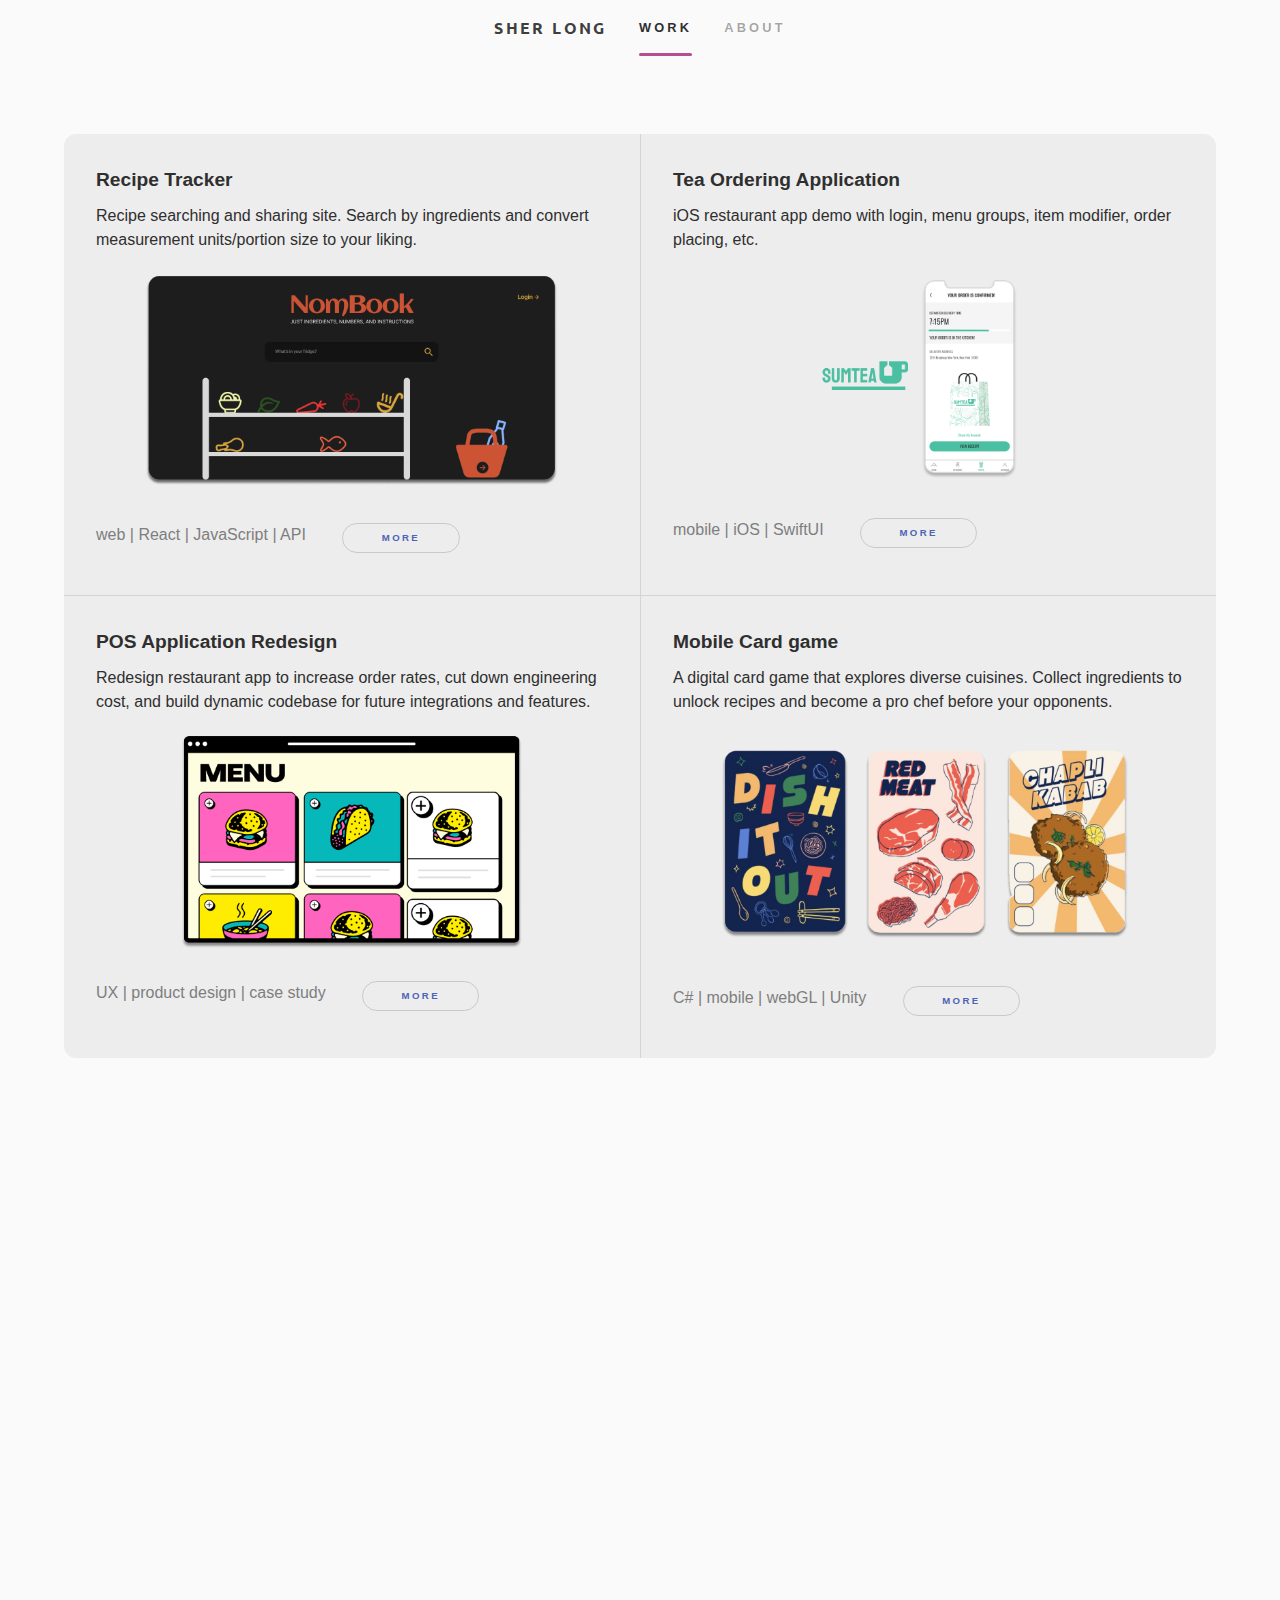
==== index.html @ fde60f5c "upload template" ====
<!DOCTYPE HTML>
<!--
	Hyperspace by HTML5 UP
	html5up.net | @ajlkn
	Free for personal and commercial use under the CCA 3.0 license (html5up.net/license)
-->
<html>
	<head>
		<title>SHER LONG | Developer & Designer</title>
		<meta charset="utf-8" />
		<meta name="viewport" content="width=device-width, initial-scale=1, user-scalable=no" />
		<link rel="icon" type="image/x-icon" href="images/favicon.png">
		<link rel="stylesheet" href="assets/css/main.css" />
		<noscript><link rel="stylesheet" href="assets/css/noscript.css" /></noscript>
		<link rel="stylesheet" href="https://fonts.googleapis.com/css?family=Ubuntu">
	</head>
	<body class="is-preload">

		<!-- Sidebar -->
			<section id="sidebar">
				<div class="inner">
					<nav>
						<ul>
							<li><h3>SHER LONG</h3></li>
							<li><a href="#two">Work</a></li>
							<li><a href="#three">About</a></li>
						</ul>
					</nav>
				</div>
			</section>

		<!-- Wrapper -->
			<div id="wrapper">
					<section id="two" class="wrapper style3 fade-up">
						<div class="inner">
							<h2></h2>
							<div class="features">
								<section>
									<h3>Recipe Tracker</h3>
									<p>Recipe searching and sharing site. Search by ingredients and convert measurement units/portion size to your liking.</p>
									<a href="#" class="image fit"><img src="images/nom.png" alt="" data-position="top center"/></a>
									<ul class="actions">
										<li><p style="color: #7e7e7e">web | React | JavaScript | API &emsp;</p></li>
										<li><a href="#" class="button">More</a></li>
									</ul>
								</section>
								<section>
									<!-- <span class="icon solid major fa-desktop"></span> -->
									<h3>Tea Ordering Application</h3>
									<p>iOS restaurant app demo with login, menu groups, item modifier, order placing, etc.</p>
									<a href="#" class="image fit"><img src="images/tea.png" alt="" data-position="top center"/></a>
									<ul class="actions">
										<li><p style="color: #7e7e7e">mobile | iOS | SwiftUI &emsp;</p></li>
										<li><a href="#" class="button">More</a></li>
									</ul>
								</section>
								<section>
									<h3>POS Application Redesign</h3>
									<p>Redesign restaurant app to increase order rates, cut down engineering cost, and build dynamic codebase for future integrations and features.</p>
									<a href="#" class="image fit"><img src="images/ux.png" alt="" data-position="top center"/></a>
									<ul class="actions">
										<li><p style="color: #7e7e7e">UX | product design | case study &emsp;</p></li>
										<li><a href="#" class="button">More</a></li>
									</ul>
								</section>
								<section>
									<h3>Mobile Card game</h3>
									<p>A digital card game that explores diverse cuisines. Collect ingredients to unlock recipes and become a pro chef before your opponents.</p>
									<a href="#" class="image fit"><img src="images/mochi.png" alt="" data-position="top center"/></a>
									<ul class="actions">
										<li><p style="color: #7e7e7e">C# | mobile | webGL | Unity &emsp;</p></li>
										<li><a href="#" class="button">More</a></li>
									</ul>
								</section>
							</div>
						</div>
					</section>

				<!-- Three -->
					<section id="three" class="wrapper style1 fade-up">
						<div class="inner">
							<p><b>Sheryl Long</b> is an iOS developer, web developer, and product designer.</p>
							<p>Coming from a design background, she is passionate about improving accessibility, brand identity, and dynamic in software development.
								She has been involved in a variety of projects during her undergraduate studies such as UX research, data analysis, apps, websites, and digital installations as 3D modeler or programmer.
								She plans on continuing her studies in graduate school then pursue a career in software.
							</p>
							<div class="split style1">
								<section>
								<div class="timeline">
									<h3>History</h3>
									<div class="outer">
										<div class="card">
											<div class="info">
												<p style="color: #7e7e7e">Aug 2022 - Expected May 2024</br>
												<b>Master Student @ Carnegie Mellon University</b></p>
											</div>
										</div>
										<div class="card">
											<div class="info">
												<p style="color: #7e7e7e">Summer 2022</br><b>SWE Intern @ Lunchbox</b></br>Worked on iOS codebase rewrite in SwiftUI</p>
											</div>
										</div>
										<div class="card">
											<div class="info">
												<p style="color: #7e7e7e">May 2022</br><b>B.S from The University of Texas at Austin</b></p>
											</div>
										</div>
										<div class="card">
											<div class="info">
												<p style="color: #7e7e7e">Spring 2022</br><b>Web Dev Intern @ UMKC</b></br>Created macros and templates for school official sites</p>
											</div>
										</div>
										<div class="card">
											<div class="info">
												<p style="color: #7e7e7e">Jan 2021 - Jan 2022</br><b>Illustrator @ The Daily Texan</b></p>
											</div>
										</div>
										<div class="card">
											<div class="info">
												<p style="color: #7e7e7e">Jan 2020 - May 2022</br><b>Tech Assistant @ LAITS</b></p>
											</div>
										</div>
										<div class="card">
											<div class="info">
												<p style="color: #7e7e7e">Sept 2018 - May 2019</br><b>Data Entry Specialist @ AVEY</b></p>
											</div>
										</div>
										<div class="card">
											<div class="info">
												<p style="color: #7e7e7e">July 2000</br><b>Hello World</b></p>
											</div>
										</div>
									</div>
									</div>
								</section>
								<section>
								</br><ul class="contact">
										<li>
											<h3>Skills</h3>
											<span style="color: #7e7e7e">Swift, Python, JS, C#</br>Figma, Unity, UE</span>
										</li>
										<li>
											<h3>Email</h3>
											<a href="mailto:csheryllong@gmail.com" style="color: #7e7e7e">csheryllong@gmail.com</a>
										</li>
										<li>
											<h3>Social</h3>
											<ul class="icons" style="color: #7e7e7e">
												<!-- <li><a href="#" class="icon brands fa-twitter"><span class="label">Twitter</span></a></li>
												<li><a href="#" class="icon brands fa-facebook-f"><span class="label">Facebook</span></a></li> -->
												<!-- <li><a href="#" class="icon brands fa-instagram"><span class="label">Instagram</span></a></li> -->
												<li><a href="https://www.linkedin.com/in/sherclong/" target="_blank" rel="noopener noreferrer" class="icon brands fa-linkedin-in"><span class="label">LinkedIn</span></a></li>
												<li><a href="https://github.com/sherclong" target="_blank" rel="noopener noreferrer" class="icon brands fa-github"><span class="label">GitHub</span></a></li>
											</ul>
										</li>
									</ul>
								</section>
							</div>
						</div>
					</section>

			</div>

		<!-- Footer -->
			<footer id="footer" class="wrapper style1-alt">
				<div class="inner">
					<ul class="menu">
						<li>&copy; sherclong. </li><li>Design Reference: HTML5 UP</li>
					</ul>
				</div>
			</footer>

		<!-- Scripts -->
			<script src="assets/js/jquery.min.js"></script>
			<script src="assets/js/jquery.scrollex.min.js"></script>
			<script src="assets/js/jquery.scrolly.min.js"></script>
			<script src="assets/js/browser.min.js"></script>
			<script src="assets/js/breakpoints.min.js"></script>
			<script src="assets/js/util.js"></script>
			<script src="assets/js/main.js"></script>

	</body>
</html>
---- assets/css/main.css ----
@import url(fontawesome-all.min.css);

html, body, div, span, applet, object,
iframe, h1, h2, h3, h4, h5, h6, p, blockquote,
pre, a, abbr, acronym, address, big, cite,
code, del, dfn, em, img, ins, kbd, q, s, samp,
small, strike, strong, sub, sup, tt, var, b,
u, i, center, dl, dt, dd, ol, ul, li, fieldset,
form, label, legend, table, caption, tbody,
tfoot, thead, tr, th, td, article, aside,
canvas, details, embed, figure, figcaption,
footer, header, hgroup, menu, nav, output, ruby,
section, summary, time, mark, audio, video {
	margin: 0;
	padding: 0;
	border: 0;
	font-size: 100%;
	font: inherit;
	vertical-align: baseline;}

article, aside, details, figcaption, figure,
footer, header, hgroup, menu, nav, section {
	display: block;}

body {
	line-height: 1;
}

ol, ul {
	list-style: none;
}

blockquote, q {
	quotes: none;
}

	blockquote:before, blockquote:after, q:before, q:after {
		content: '';
		content: none;
	}

table {
	border-collapse: collapse;
	border-spacing: 0;
}

body {
	-webkit-text-size-adjust: none;
}

mark {
	background-color: transparent;
	color: inherit;
}

input::-moz-focus-inner {
	border: 0;
	padding: 0;
}

input, select, textarea {
	-moz-appearance: none;
	-webkit-appearance: none;
	-ms-appearance: none;
	appearance: none;
}

/* Basic */

	@-ms-viewport {
		width: device-width;
	}

	body {
		-ms-overflow-style: scrollbar;
	}

	@media screen and (max-width: 480px) {

		html, body {
			min-width: 320px;
		}

	}

	html {
		box-sizing: border-box;
	}

	*, *:before, *:after {
		box-sizing: inherit;
	}

	body {
		background: #FAFAFA;
	}

		body.is-preload *, body.is-preload *:before, body.is-preload *:after {
			-moz-animation: none !important;
			-webkit-animation: none !important;
			-ms-animation: none !important;
			animation: none !important;
			-moz-transition: none !important;
			-webkit-transition: none !important;
			-ms-transition: none !important;
			transition: none !important;
		}

/* Type */

	body, input, select, textarea {
		color: #2F2F2F;
		font-family: Arial, Helvetica, sans-serif;
		font-size: 16.5pt;
		font-weight: normal;
		line-height: 1.5;
	}

		@media screen and (max-width: 1680px) {

			body, input, select, textarea {
				font-size: 13pt;
			}

		}

		@media screen and (max-width: 1280px) {

			body, input, select, textarea {
				font-size: 12pt;
			}

		}

		@media screen and (max-width: 360px) {

			body, input, select, textarea {
				font-size: 11pt;
			}

		}

	a {
		-moz-transition: color 0.2s ease, border-bottom-color 0.2s ease;
		-webkit-transition: color 0.2s ease, border-bottom-color 0.2s ease;
		-ms-transition: color 0.2s ease, border-bottom-color 0.2s ease;
		transition: color 0.2s ease, border-bottom-color 0.2s ease;
		border-bottom: dotted 1px rgba(0, 0, 0, 0.35);
		color: inherit;
		text-decoration: none;
	}

		a:hover {
			border-bottom-color: transparent;
			color: rgba(78, 99, 183, 0.75);
		}

	strong, b {
		color: #2F2F2F;
		font-weight: bold;
	}

	em, i {
		font-style: italic;
	}

	p {
		margin: 0 0 1em 0;
	}

	h1, h2, h3, h4, h5, h6 {
		color: #2F2F2F;
		font-weight: bold;
		line-height: 1.5;
		margin: 0 0 0.5em 0;
	}

		h1 a, h2 a, h3 a, h4 a, h5 a, h6 a {
			color: inherit;
			text-decoration: none;
		}

	h1 {
		font-size: 2.75em;
	}

		h1.major {
			margin: 0 0 1.3em 0;
			position: relative;
			padding-bottom: 0.35em;
		}

			h1.major:after {
				background-image: -moz-linear-gradient(to right, #5e42a6, #b74e91);
				background-image: -webkit-linear-gradient(to right, #5e42a6, #b74e91);
				background-image: -ms-linear-gradient(to right, #5e42a6, #b74e91);
				background-image: linear-gradient(to right, #5e42a6, #b74e91);
				-moz-transition: max-width 0.2s ease;
				-webkit-transition: max-width 0.2s ease;
				-ms-transition: max-width 0.2s ease;
				transition: max-width 0.2s ease;
				border-radius: 0.2em;
				bottom: 0;
				content: '';
				height: 0.05em;
				position: absolute;
				right: 0;
				width: 100%;
			}

	h2 {
		font-size: 1.75em;
	}

	h3 {
		font-size: 1.2em;
	}

	h4 {
		font-size: 1em;
	}

	h5 {
		font-size: 0.8em;
	}

	h6 {
		font-size: 0.6em;
	}

	@media screen and (max-width: 736px) {

		h1 {
			font-size: 2em;
		}

		h2 {
			font-size: 1.25em;
		}

		h3 {
			font-size: 1em;
		}

		h4 {
			font-size: 0.8em;
		}

		h5 {
			font-size: 0.6em;
		}

		h6 {
			font-size: 0.6em;
		}

	}

	sub {
		font-size: 0.8em;
		position: relative;
		top: 0.5em;
	}

	sup {
		font-size: 0.8em;
		position: relative;
		top: -0.5em;
	}

	blockquote {
		border-left: solid 4px rgba(0, 0, 0, 0.15);
		font-style: italic;
		margin: 0 0 2em 0;
		padding: 0.5em 0 0.5em 2em;
	}

	code {
		background: rgba(0, 0, 0, 0.05);
		border-radius: 0.25em;
		border: solid 1px rgba(0, 0, 0, 0.15);
		font-family: "Courier New", monospace;
		font-size: 0.9em;
		margin: 0 0.25em;
		padding: 0.25em 0.65em;
	}

	pre {
		-webkit-overflow-scrolling: touch;
		font-family: "Courier New", monospace;
		font-size: 0.9em;
		margin: 0 0 2em 0;
	}

		pre code {
			display: block;
			line-height: 1.75em;
			padding: 1em 1.5em;
			overflow-x: auto;
		}

	hr {
		border: 0;
		border-bottom: solid 1px rgba(0, 0, 0, 0.15);
		margin: 2em 0;
	}

		hr.major {
			margin: 3em 0;
		}

	.align-left {
		text-align: left;
	}

	.align-center {
		text-align: center;
	}

	.align-right {
		text-align: right;
	}

/* Row */

	.row {
		display: flex;
		flex-wrap: wrap;
		box-sizing: border-box;
		align-items: stretch;
	}

		.row > * {
			box-sizing: border-box;
		}

		.row.gtr-uniform > * > :last-child {
			margin-bottom: 0;
		}

		.row.aln-left {
			justify-content: flex-start;
		}

		.row.aln-center {
			justify-content: center;
		}

		.row.aln-right {
			justify-content: flex-end;
		}

		.row.aln-top {
			align-items: flex-start;
		}

		.row.aln-middle {
			align-items: center;
		}

		.row.aln-bottom {
			align-items: flex-end;
		}

		.row > .imp {
			order: -1;
		}

		.row > .col-1 {
			width: 8.33333%;
		}

		.row > .off-1 {
			margin-left: 8.33333%;
		}

		.row > .col-2 {
			width: 16.66667%;
		}

		.row > .off-2 {
			margin-left: 16.66667%;
		}

		.row > .col-3 {
			width: 25%;
		}

		.row > .off-3 {
			margin-left: 25%;
		}

		.row > .col-4 {
			width: 33.33333%;
		}

		.row > .off-4 {
			margin-left: 33.33333%;
		}

		.row > .col-5 {
			width: 41.66667%;
		}

		.row > .off-5 {
			margin-left: 41.66667%;
		}

		.row > .col-6 {
			width: 50%;
		}

		.row > .off-6 {
			margin-left: 50%;
		}

		.row > .col-7 {
			width: 58.33333%;
		}

		.row > .off-7 {
			margin-left: 58.33333%;
		}

		.row > .col-8 {
			width: 66.66667%;
		}

		.row > .off-8 {
			margin-left: 66.66667%;
		}

		.row > .col-9 {
			width: 75%;
		}

		.row > .off-9 {
			margin-left: 75%;
		}

		.row > .col-10 {
			width: 83.33333%;
		}

		.row > .off-10 {
			margin-left: 83.33333%;
		}

		.row > .col-11 {
			width: 91.66667%;
		}

		.row > .off-11 {
			margin-left: 91.66667%;
		}

		.row > .col-12 {
			width: 100%;
		}

		.row > .off-12 {
			margin-left: 100%;
		}

		.row.gtr-0 {
			margin-top: 0;
			margin-left: 0em;
		}

			.row.gtr-0 > * {
				padding: 0 0 0 0em;
			}

			.row.gtr-0.gtr-uniform {
				margin-top: 0em;
			}

				.row.gtr-0.gtr-uniform > * {
					padding-top: 0em;
				}

		.row.gtr-25 {
			margin-top: 0;
			margin-left: -0.375em;
		}

			.row.gtr-25 > * {
				padding: 0 0 0 0.375em;
			}

			.row.gtr-25.gtr-uniform {
				margin-top: -0.375em;
			}

				.row.gtr-25.gtr-uniform > * {
					padding-top: 0.375em;
				}

		.row.gtr-50 {
			margin-top: 0;
			margin-left: -0.75em;
		}

			.row.gtr-50 > * {
				padding: 0 0 0 0.75em;
			}

			.row.gtr-50.gtr-uniform {
				margin-top: -0.75em;
			}

				.row.gtr-50.gtr-uniform > * {
					padding-top: 0.75em;
				}

		.row {
			margin-top: 0;
			margin-left: -1.5em;
		}

			.row > * {
				padding: 0 0 0 1.5em;
			}

			.row.gtr-uniform {
				margin-top: -1.5em;
			}

				.row.gtr-uniform > * {
					padding-top: 1.5em;
				}

		.row.gtr-150 {
			margin-top: 0;
			margin-left: -2.25em;
		}

			.row.gtr-150 > * {
				padding: 0 0 0 2.25em;
			}

			.row.gtr-150.gtr-uniform {
				margin-top: -2.25em;
			}

				.row.gtr-150.gtr-uniform > * {
					padding-top: 2.25em;
				}

		.row.gtr-200 {
			margin-top: 0;
			margin-left: -3em;
		}

			.row.gtr-200 > * {
				padding: 0 0 0 3em;
			}

			.row.gtr-200.gtr-uniform {
				margin-top: -3em;
			}

				.row.gtr-200.gtr-uniform > * {
					padding-top: 3em;
				}

		@media screen and (max-width: 1680px) {

			.row {
				display: flex;
				flex-wrap: wrap;
				box-sizing: border-box;
				align-items: stretch;
			}

				.row > * {
					box-sizing: border-box;
				}

				.row.gtr-uniform > * > :last-child {
					margin-bottom: 0;
				}

				.row.aln-left {
					justify-content: flex-start;
				}

				.row.aln-center {
					justify-content: center;
				}

				.row.aln-right {
					justify-content: flex-end;
				}

				.row.aln-top {
					align-items: flex-start;
				}

				.row.aln-middle {
					align-items: center;
				}

				.row.aln-bottom {
					align-items: flex-end;
				}

				.row > .imp-xlarge {
					order: -1;
				}

				.row > .col-1-xlarge {
					width: 8.33333%;
				}

				.row > .off-1-xlarge {
					margin-left: 8.33333%;
				}

				.row > .col-2-xlarge {
					width: 16.66667%;
				}

				.row > .off-2-xlarge {
					margin-left: 16.66667%;
				}

				.row > .col-3-xlarge {
					width: 25%;
				}

				.row > .off-3-xlarge {
					margin-left: 25%;
				}

				.row > .col-4-xlarge {
					width: 33.33333%;
				}

				.row > .off-4-xlarge {
					margin-left: 33.33333%;
				}

				.row > .col-5-xlarge {
					width: 41.66667%;
				}

				.row > .off-5-xlarge {
					margin-left: 41.66667%;
				}

				.row > .col-6-xlarge {
					width: 50%;
				}

				.row > .off-6-xlarge {
					margin-left: 50%;
				}

				.row > .col-7-xlarge {
					width: 58.33333%;
				}

				.row > .off-7-xlarge {
					margin-left: 58.33333%;
				}

				.row > .col-8-xlarge {
					width: 66.66667%;
				}

				.row > .off-8-xlarge {
					margin-left: 66.66667%;
				}

				.row > .col-9-xlarge {
					width: 75%;
				}

				.row > .off-9-xlarge {
					margin-left: 75%;
				}

				.row > .col-10-xlarge {
					width: 83.33333%;
				}

				.row > .off-10-xlarge {
					margin-left: 83.33333%;
				}

				.row > .col-11-xlarge {
					width: 91.66667%;
				}

				.row > .off-11-xlarge {
					margin-left: 91.66667%;
				}

				.row > .col-12-xlarge {
					width: 100%;
				}

				.row > .off-12-xlarge {
					margin-left: 100%;
				}

				.row.gtr-0 {
					margin-top: 0;
					margin-left: 0em;
				}

					.row.gtr-0 > * {
						padding: 0 0 0 0em;
					}

					.row.gtr-0.gtr-uniform {
						margin-top: 0em;
					}

						.row.gtr-0.gtr-uniform > * {
							padding-top: 0em;
						}

				.row.gtr-25 {
					margin-top: 0;
					margin-left: -0.375em;
				}

					.row.gtr-25 > * {
						padding: 0 0 0 0.375em;
					}

					.row.gtr-25.gtr-uniform {
						margin-top: -0.375em;
					}

						.row.gtr-25.gtr-uniform > * {
							padding-top: 0.375em;
						}

				.row.gtr-50 {
					margin-top: 0;
					margin-left: -0.75em;
				}

					.row.gtr-50 > * {
						padding: 0 0 0 0.75em;
					}

					.row.gtr-50.gtr-uniform {
						margin-top: -0.75em;
					}

						.row.gtr-50.gtr-uniform > * {
							padding-top: 0.75em;
						}

				.row {
					margin-top: 0;
					margin-left: -1.5em;
				}

					.row > * {
						padding: 0 0 0 1.5em;
					}

					.row.gtr-uniform {
						margin-top: -1.5em;
					}

						.row.gtr-uniform > * {
							padding-top: 1.5em;
						}

				.row.gtr-150 {
					margin-top: 0;
					margin-left: -2.25em;
				}

					.row.gtr-150 > * {
						padding: 0 0 0 2.25em;
					}

					.row.gtr-150.gtr-uniform {
						margin-top: -2.25em;
					}

						.row.gtr-150.gtr-uniform > * {
							padding-top: 2.25em;
						}

				.row.gtr-200 {
					margin-top: 0;
					margin-left: -3em;
				}

					.row.gtr-200 > * {
						padding: 0 0 0 3em;
					}

					.row.gtr-200.gtr-uniform {
						margin-top: -3em;
					}

						.row.gtr-200.gtr-uniform > * {
							padding-top: 3em;
						}

		}

		@media screen and (max-width: 1280px) {

			.row {
				display: flex;
				flex-wrap: wrap;
				box-sizing: border-box;
				align-items: stretch;
			}

				.row > * {
					box-sizing: border-box;
				}

				.row.gtr-uniform > * > :last-child {
					margin-bottom: 0;
				}

				.row.aln-left {
					justify-content: flex-start;
				}

				.row.aln-center {
					justify-content: center;
				}

				.row.aln-right {
					justify-content: flex-end;
				}

				.row.aln-top {
					align-items: flex-start;
				}

				.row.aln-middle {
					align-items: center;
				}

				.row.aln-bottom {
					align-items: flex-end;
				}

				.row > .imp-large {
					order: -1;
				}

				.row > .col-1-large {
					width: 8.33333%;
				}

				.row > .off-1-large {
					margin-left: 8.33333%;
				}

				.row > .col-2-large {
					width: 16.66667%;
				}

				.row > .off-2-large {
					margin-left: 16.66667%;
				}

				.row > .col-3-large {
					width: 25%;
				}

				.row > .off-3-large {
					margin-left: 25%;
				}

				.row > .col-4-large {
					width: 33.33333%;
				}

				.row > .off-4-large {
					margin-left: 33.33333%;
				}

				.row > .col-5-large {
					width: 41.66667%;
				}

				.row > .off-5-large {
					margin-left: 41.66667%;
				}

				.row > .col-6-large {
					width: 50%;
				}

				.row > .off-6-large {
					margin-left: 50%;
				}

				.row > .col-7-large {
					width: 58.33333%;
				}

				.row > .off-7-large {
					margin-left: 58.33333%;
				}

				.row > .col-8-large {
					width: 66.66667%;
				}

				.row > .off-8-large {
					margin-left: 66.66667%;
				}

				.row > .col-9-large {
					width: 75%;
				}

				.row > .off-9-large {
					margin-left: 75%;
				}

				.row > .col-10-large {
					width: 83.33333%;
				}

				.row > .off-10-large {
					margin-left: 83.33333%;
				}

				.row > .col-11-large {
					width: 91.66667%;
				}

				.row > .off-11-large {
					margin-left: 91.66667%;
				}

				.row > .col-12-large {
					width: 100%;
				}

				.row > .off-12-large {
					margin-left: 100%;
				}

				.row.gtr-0 {
					margin-top: 0;
					margin-left: 0em;
				}

					.row.gtr-0 > * {
						padding: 0 0 0 0em;
					}

					.row.gtr-0.gtr-uniform {
						margin-top: 0em;
					}

						.row.gtr-0.gtr-uniform > * {
							padding-top: 0em;
						}

				.row.gtr-25 {
					margin-top: 0;
					margin-left: -0.375em;
				}

					.row.gtr-25 > * {
						padding: 0 0 0 0.375em;
					}

					.row.gtr-25.gtr-uniform {
						margin-top: -0.375em;
					}

						.row.gtr-25.gtr-uniform > * {
							padding-top: 0.375em;
						}

				.row.gtr-50 {
					margin-top: 0;
					margin-left: -0.75em;
				}

					.row.gtr-50 > * {
						padding: 0 0 0 0.75em;
					}

					.row.gtr-50.gtr-uniform {
						margin-top: -0.75em;
					}

						.row.gtr-50.gtr-uniform > * {
							padding-top: 0.75em;
						}

				.row {
					margin-top: 0;
					margin-left: -1.5em;
				}

					.row > * {
						padding: 0 0 0 1.5em;
					}

					.row.gtr-uniform {
						margin-top: -1.5em;
					}

						.row.gtr-uniform > * {
							padding-top: 1.5em;
						}

				.row.gtr-150 {
					margin-top: 0;
					margin-left: -2.25em;
				}

					.row.gtr-150 > * {
						padding: 0 0 0 2.25em;
					}

					.row.gtr-150.gtr-uniform {
						margin-top: -2.25em;
					}

						.row.gtr-150.gtr-uniform > * {
							padding-top: 2.25em;
						}

				.row.gtr-200 {
					margin-top: 0;
					margin-left: -3em;
				}

					.row.gtr-200 > * {
						padding: 0 0 0 3em;
					}

					.row.gtr-200.gtr-uniform {
						margin-top: -3em;
					}

						.row.gtr-200.gtr-uniform > * {
							padding-top: 3em;
						}

		}

		@media screen and (max-width: 980px) {

			.row {
				display: flex;
				flex-wrap: wrap;
				box-sizing: border-box;
				align-items: stretch;
			}

				.row > * {
					box-sizing: border-box;
				}

				.row.gtr-uniform > * > :last-child {
					margin-bottom: 0;
				}

				.row.aln-left {
					justify-content: flex-start;
				}

				.row.aln-center {
					justify-content: center;
				}

				.row.aln-right {
					justify-content: flex-end;
				}

				.row.aln-top {
					align-items: flex-start;
				}

				.row.aln-middle {
					align-items: center;
				}

				.row.aln-bottom {
					align-items: flex-end;
				}

				.row > .imp-medium {
					order: -1;
				}

				.row > .col-1-medium {
					width: 8.33333%;
				}

				.row > .off-1-medium {
					margin-left: 8.33333%;
				}

				.row > .col-2-medium {
					width: 16.66667%;
				}

				.row > .off-2-medium {
					margin-left: 16.66667%;
				}

				.row > .col-3-medium {
					width: 25%;
				}

				.row > .off-3-medium {
					margin-left: 25%;
				}

				.row > .col-4-medium {
					width: 33.33333%;
				}

				.row > .off-4-medium {
					margin-left: 33.33333%;
				}

				.row > .col-5-medium {
					width: 41.66667%;
				}

				.row > .off-5-medium {
					margin-left: 41.66667%;
				}

				.row > .col-6-medium {
					width: 50%;
				}

				.row > .off-6-medium {
					margin-left: 50%;
				}

				.row > .col-7-medium {
					width: 58.33333%;
				}

				.row > .off-7-medium {
					margin-left: 58.33333%;
				}

				.row > .col-8-medium {
					width: 66.66667%;
				}

				.row > .off-8-medium {
					margin-left: 66.66667%;
				}

				.row > .col-9-medium {
					width: 75%;
				}

				.row > .off-9-medium {
					margin-left: 75%;
				}

				.row > .col-10-medium {
					width: 83.33333%;
				}

				.row > .off-10-medium {
					margin-left: 83.33333%;
				}

				.row > .col-11-medium {
					width: 91.66667%;
				}

				.row > .off-11-medium {
					margin-left: 91.66667%;
				}

				.row > .col-12-medium {
					width: 100%;
				}

				.row > .off-12-medium {
					margin-left: 100%;
				}

				.row.gtr-0 {
					margin-top: 0;
					margin-left: 0em;
				}

					.row.gtr-0 > * {
						padding: 0 0 0 0em;
					}

					.row.gtr-0.gtr-uniform {
						margin-top: 0em;
					}

						.row.gtr-0.gtr-uniform > * {
							padding-top: 0em;
						}

				.row.gtr-25 {
					margin-top: 0;
					margin-left: -0.375em;
				}

					.row.gtr-25 > * {
						padding: 0 0 0 0.375em;
					}

					.row.gtr-25.gtr-uniform {
						margin-top: -0.375em;
					}

						.row.gtr-25.gtr-uniform > * {
							padding-top: 0.375em;
						}

				.row.gtr-50 {
					margin-top: 0;
					margin-left: -0.75em;
				}

					.row.gtr-50 > * {
						padding: 0 0 0 0.75em;
					}

					.row.gtr-50.gtr-uniform {
						margin-top: -0.75em;
					}

						.row.gtr-50.gtr-uniform > * {
							padding-top: 0.75em;
						}

				.row {
					margin-top: 0;
					margin-left: -1.5em;
				}

					.row > * {
						padding: 0 0 0 1.5em;
					}

					.row.gtr-uniform {
						margin-top: -1.5em;
					}

						.row.gtr-uniform > * {
							padding-top: 1.5em;
						}

				.row.gtr-150 {
					margin-top: 0;
					margin-left: -2.25em;
				}

					.row.gtr-150 > * {
						padding: 0 0 0 2.25em;
					}

					.row.gtr-150.gtr-uniform {
						margin-top: -2.25em;
					}

						.row.gtr-150.gtr-uniform > * {
							padding-top: 2.25em;
						}

				.row.gtr-200 {
					margin-top: 0;
					margin-left: -3em;
				}

					.row.gtr-200 > * {
						padding: 0 0 0 3em;
					}

					.row.gtr-200.gtr-uniform {
						margin-top: -3em;
					}

						.row.gtr-200.gtr-uniform > * {
							padding-top: 3em;
						}

		}

		@media screen and (max-width: 736px) {

			.row {
				display: flex;
				flex-wrap: wrap;
				box-sizing: border-box;
				align-items: stretch;
			}

				.row > * {
					box-sizing: border-box;
				}

				.row.gtr-uniform > * > :last-child {
					margin-bottom: 0;
				}

				.row.aln-left {
					justify-content: flex-start;
				}

				.row.aln-center {
					justify-content: center;
				}

				.row.aln-right {
					justify-content: flex-end;
				}

				.row.aln-top {
					align-items: flex-start;
				}

				.row.aln-middle {
					align-items: center;
				}

				.row.aln-bottom {
					align-items: flex-end;
				}

				.row > .imp-small {
					order: -1;
				}

				.row > .col-1-small {
					width: 8.33333%;
				}

				.row > .off-1-small {
					margin-left: 8.33333%;
				}

				.row > .col-2-small {
					width: 16.66667%;
				}

				.row > .off-2-small {
					margin-left: 16.66667%;
				}

				.row > .col-3-small {
					width: 25%;
				}

				.row > .off-3-small {
					margin-left: 25%;
				}

				.row > .col-4-small {
					width: 33.33333%;
				}

				.row > .off-4-small {
					margin-left: 33.33333%;
				}

				.row > .col-5-small {
					width: 41.66667%;
				}

				.row > .off-5-small {
					margin-left: 41.66667%;
				}

				.row > .col-6-small {
					width: 50%;
				}

				.row > .off-6-small {
					margin-left: 50%;
				}

				.row > .col-7-small {
					width: 58.33333%;
				}

				.row > .off-7-small {
					margin-left: 58.33333%;
				}

				.row > .col-8-small {
					width: 66.66667%;
				}

				.row > .off-8-small {
					margin-left: 66.66667%;
				}

				.row > .col-9-small {
					width: 75%;
				}

				.row > .off-9-small {
					margin-left: 75%;
				}

				.row > .col-10-small {
					width: 83.33333%;
				}

				.row > .off-10-small {
					margin-left: 83.33333%;
				}

				.row > .col-11-small {
					width: 91.66667%;
				}

				.row > .off-11-small {
					margin-left: 91.66667%;
				}

				.row > .col-12-small {
					width: 100%;
				}

				.row > .off-12-small {
					margin-left: 100%;
				}

				.row.gtr-0 {
					margin-top: 0;
					margin-left: 0em;
				}

					.row.gtr-0 > * {
						padding: 0 0 0 0em;
					}

					.row.gtr-0.gtr-uniform {
						margin-top: 0em;
					}

						.row.gtr-0.gtr-uniform > * {
							padding-top: 0em;
						}

				.row.gtr-25 {
					margin-top: 0;
					margin-left: -0.375em;
				}

					.row.gtr-25 > * {
						padding: 0 0 0 0.375em;
					}

					.row.gtr-25.gtr-uniform {
						margin-top: -0.375em;
					}

						.row.gtr-25.gtr-uniform > * {
							padding-top: 0.375em;
						}

				.row.gtr-50 {
					margin-top: 0;
					margin-left: -0.75em;
				}

					.row.gtr-50 > * {
						padding: 0 0 0 0.75em;
					}

					.row.gtr-50.gtr-uniform {
						margin-top: -0.75em;
					}

						.row.gtr-50.gtr-uniform > * {
							padding-top: 0.75em;
						}

				.row {
					margin-top: 0;
					margin-left: -1.5em;
				}

					.row > * {
						padding: 0 0 0 1.5em;
					}

					.row.gtr-uniform {
						margin-top: -1.5em;
					}

						.row.gtr-uniform > * {
							padding-top: 1.5em;
						}

				.row.gtr-150 {
					margin-top: 0;
					margin-left: -2.25em;
				}

					.row.gtr-150 > * {
						padding: 0 0 0 2.25em;
					}

					.row.gtr-150.gtr-uniform {
						margin-top: -2.25em;
					}

						.row.gtr-150.gtr-uniform > * {
							padding-top: 2.25em;
						}

				.row.gtr-200 {
					margin-top: 0;
					margin-left: -3em;
				}

					.row.gtr-200 > * {
						padding: 0 0 0 3em;
					}

					.row.gtr-200.gtr-uniform {
						margin-top: -3em;
					}

						.row.gtr-200.gtr-uniform > * {
							padding-top: 3em;
						}

		}

		@media screen and (max-width: 480px) {

			.row {
				display: flex;
				flex-wrap: wrap;
				box-sizing: border-box;
				align-items: stretch;
			}

				.row > * {
					box-sizing: border-box;
				}

				.row.gtr-uniform > * > :last-child {
					margin-bottom: 0;
				}

				.row.aln-left {
					justify-content: flex-start;
				}

				.row.aln-center {
					justify-content: center;
				}

				.row.aln-right {
					justify-content: flex-end;
				}

				.row.aln-top {
					align-items: flex-start;
				}

				.row.aln-middle {
					align-items: center;
				}

				.row.aln-bottom {
					align-items: flex-end;
				}

				.row > .imp-xsmall {
					order: -1;
				}

				.row > .col-1-xsmall {
					width: 8.33333%;
				}

				.row > .off-1-xsmall {
					margin-left: 8.33333%;
				}

				.row > .col-2-xsmall {
					width: 16.66667%;
				}

				.row > .off-2-xsmall {
					margin-left: 16.66667%;
				}

				.row > .col-3-xsmall {
					width: 25%;
				}

				.row > .off-3-xsmall {
					margin-left: 25%;
				}

				.row > .col-4-xsmall {
					width: 33.33333%;
				}

				.row > .off-4-xsmall {
					margin-left: 33.33333%;
				}

				.row > .col-5-xsmall {
					width: 41.66667%;
				}

				.row > .off-5-xsmall {
					margin-left: 41.66667%;
				}

				.row > .col-6-xsmall {
					width: 50%;
				}

				.row > .off-6-xsmall {
					margin-left: 50%;
				}

				.row > .col-7-xsmall {
					width: 58.33333%;
				}

				.row > .off-7-xsmall {
					margin-left: 58.33333%;
				}

				.row > .col-8-xsmall {
					width: 66.66667%;
				}

				.row > .off-8-xsmall {
					margin-left: 66.66667%;
				}

				.row > .col-9-xsmall {
					width: 75%;
				}

				.row > .off-9-xsmall {
					margin-left: 75%;
				}

				.row > .col-10-xsmall {
					width: 83.33333%;
				}

				.row > .off-10-xsmall {
					margin-left: 83.33333%;
				}

				.row > .col-11-xsmall {
					width: 91.66667%;
				}

				.row > .off-11-xsmall {
					margin-left: 91.66667%;
				}

				.row > .col-12-xsmall {
					width: 100%;
				}

				.row > .off-12-xsmall {
					margin-left: 100%;
				}

				.row.gtr-0 {
					margin-top: 0;
					margin-left: 0em;
				}

					.row.gtr-0 > * {
						padding: 0 0 0 0em;
					}

					.row.gtr-0.gtr-uniform {
						margin-top: 0em;
					}

						.row.gtr-0.gtr-uniform > * {
							padding-top: 0em;
						}

				.row.gtr-25 {
					margin-top: 0;
					margin-left: -0.375em;
				}

					.row.gtr-25 > * {
						padding: 0 0 0 0.375em;
					}

					.row.gtr-25.gtr-uniform {
						margin-top: -0.375em;
					}

						.row.gtr-25.gtr-uniform > * {
							padding-top: 0.375em;
						}

				.row.gtr-50 {
					margin-top: 0;
					margin-left: -0.75em;
				}

					.row.gtr-50 > * {
						padding: 0 0 0 0.75em;
					}

					.row.gtr-50.gtr-uniform {
						margin-top: -0.75em;
					}

						.row.gtr-50.gtr-uniform > * {
							padding-top: 0.75em;
						}

				.row {
					margin-top: 0;
					margin-left: -1.5em;
				}

					.row > * {
						padding: 0 0 0 1.5em;
					}

					.row.gtr-uniform {
						margin-top: -1.5em;
					}

						.row.gtr-uniform > * {
							padding-top: 1.5em;
						}

				.row.gtr-150 {
					margin-top: 0;
					margin-left: -2.25em;
				}

					.row.gtr-150 > * {
						padding: 0 0 0 2.25em;
					}

					.row.gtr-150.gtr-uniform {
						margin-top: -2.25em;
					}

						.row.gtr-150.gtr-uniform > * {
							padding-top: 2.25em;
						}

				.row.gtr-200 {
					margin-top: 0;
					margin-left: -3em;
				}

					.row.gtr-200 > * {
						padding: 0 0 0 3em;
					}

					.row.gtr-200.gtr-uniform {
						margin-top: -3em;
					}

						.row.gtr-200.gtr-uniform > * {
							padding-top: 3em;
						}

		}

/* Box */

	.box {
		border-radius: 0.25em;
		border: solid 1px rgba(0, 0, 0, 0.15);
		margin-bottom: 2em;
		padding: 1.5em;
	}

		.box > :last-child,
		.box > :last-child > :last-child,
		.box > :last-child > :last-child > :last-child {
			margin-bottom: 0;
		}

		.box.alt {
			border: 0;
			border-radius: 0;
			padding: 0;
		}

/* Button */

	input[type="submit"],
	input[type="reset"],
	input[type="button"],
	button,
	.button {
		-moz-appearance: none;
		-webkit-appearance: none;
		-ms-appearance: none;
		appearance: none;
		-moz-transition: border-color 0.2s ease;
		-webkit-transition: border-color 0.2s ease;
		-ms-transition: border-color 0.2s ease;
		transition: border-color 0.2s ease;
		background-color: transparent;
		border: solid 1px !important;
		border-color: rgba(0, 0, 0, 0.15) !important;
		border-radius: 3em;
		color: #4e63b7 !important;
		cursor: pointer;
		display: inline-block;
		font-size: 0.6em;
		font-weight: bold;
		height: calc(3em + 1px);
		letter-spacing: 0.25em;
		line-height: 3em;
		outline: 0;
		padding: 0 4em;
		position: relative;
		text-align: center;
		text-decoration: none;
		text-transform: uppercase;
		white-space: nowrap;
	}

		input[type="submit"]:after,
		input[type="reset"]:after,
		input[type="button"]:after,
		button:after,
		.button:after {
			-moz-transform: scale(0.25);
			-webkit-transform: scale(0.25);
			-ms-transform: scale(0.25);
			transform: scale(0.25);
			pointer-events: none;
			-moz-transition: opacity 0.2s ease, -moz-transform 0.2s ease;
			-webkit-transition: opacity 0.2s ease, -webkit-transform 0.2s ease;
			-ms-transition: opacity 0.2s ease, -ms-transform 0.2s ease;
			transition: opacity 0.2s ease, transform 0.2s ease;
			background: #2F2F2F;
			border-radius: 3em;
			content: '';
			height: 100%;
			left: 0;
			opacity: 0;
			position: absolute;
			top: 0;
			width: 100%;
		}

		input[type="submit"].icon:before,
		input[type="reset"].icon:before,
		input[type="button"].icon:before,
		button.icon:before,
		.button.icon:before {
			margin-right: 0.75em;
		}

		input[type="submit"].fit,
		input[type="reset"].fit,
		input[type="button"].fit,
		button.fit,
		.button.fit {
			width: 100%;
		}

		input[type="submit"].small,
		input[type="reset"].small,
		input[type="button"].small,
		button.small,
		.button.small {
			font-size: 0.4em;
		}

		input[type="submit"].large,
		input[type="reset"].large,
		input[type="button"].large,
		button.large,
		.button.large {
			font-size: 0.8em;
		}

		input[type="submit"].primary,
		input[type="reset"].primary,
		input[type="button"].primary,
		button.primary,
		.button.primary {
			background-color: #2F2F2F;
			color: #FAFAFA!important;
		}

			input[type="submit"].primary:after,
			input[type="reset"].primary:after,
			input[type="button"].primary:after,
			button.primary:after,
			.button.primary:after {
				display: none;
			}

		input[type="submit"].disabled, input[type="submit"]:disabled,
		input[type="reset"].disabled,
		input[type="reset"]:disabled,
		input[type="button"].disabled,
		input[type="button"]:disabled,
		button.disabled,
		button:disabled,
		.button.disabled,
		.button:disabled {
			cursor: default;
			opacity: 0.5;
			pointer-events: none;
		}

		input[type="submit"]:hover,
		input[type="reset"]:hover,
		input[type="button"]:hover,
		button:hover,
		.button:hover {
			border-color: rgba(78, 99, 183, 0.75) !important;
		}

			input[type="submit"]:hover:after,
			input[type="reset"]:hover:after,
			input[type="button"]:hover:after,
			button:hover:after,
			.button:hover:after {
				opacity: 0.05;
				-moz-transform: scale(1);
				-webkit-transform: scale(1);
				-ms-transform: scale(1);
				transform: scale(1);
			}

			input[type="submit"]:hover:active,
			input[type="reset"]:hover:active,
			input[type="button"]:hover:active,
			button:hover:active,
			.button:hover:active {
				border-color: #2F2F2F !important;
			}

				input[type="submit"]:hover:active:after,
				input[type="reset"]:hover:active:after,
				input[type="button"]:hover:active:after,
				button:hover:active:after,
				.button:hover:active:after {
					opacity: 0.1;
				}

/* Features */

	.features {
		display: -moz-flex;
		display: -webkit-flex;
		display: -ms-flex;
		display: flex;
		-moz-flex-wrap: wrap;
		-webkit-flex-wrap: wrap;
		-ms-flex-wrap: wrap;
		flex-wrap: wrap;
		border-radius: 0.75em;
		background: rgba(0, 0, 0, 0.05);
		margin: 0 0 2em 0;
	}

		.features section {
			padding: 2em 2em 0em 2em ;
			width: 50%;
			border-top: solid 1px rgba(0, 0, 0, 0.1);
			position: relative;
		}

			.features section:nth-child(-n + 2) {
				border-top-width: 0;
			}

			.features section:nth-child(2n) {
				border-left: solid 1px rgba(0, 0, 0, 0.1);
			}

			.features section .icon {
				-moz-transition: opacity 0.5s ease, -moz-transform 0.5s ease;
				-webkit-transition: opacity 0.5s ease, -webkit-transform 0.5s ease;
				-ms-transition: opacity 0.5s ease, -ms-transform 0.5s ease;
				transition: opacity 0.5s ease, transform 0.5s ease;
				-moz-transition-delay: 1s;
				-webkit-transition-delay: 1s;
				-ms-transition-delay: 1s;
				transition-delay: 1s;
				-moz-transform: scale(1);
				-webkit-transform: scale(1);
				-ms-transform: scale(1);
				transform: scale(1);
				position: absolute;
				left: 3em;
				top: 3em;
				opacity: 1;
			}

			.features section:nth-child(1) .icon {
				-moz-transition-delay: 0.15s;
				-webkit-transition-delay: 0.15s;
				-ms-transition-delay: 0.15s;
				transition-delay: 0.15s;
			}

			.features section:nth-child(2) .icon {
				-moz-transition-delay: 0.3s;
				-webkit-transition-delay: 0.3s;
				-ms-transition-delay: 0.3s;
				transition-delay: 0.3s;
			}

			.features section:nth-child(3) .icon {
				-moz-transition-delay: 0.45s;
				-webkit-transition-delay: 0.45s;
				-ms-transition-delay: 0.45s;
				transition-delay: 0.45s;
			}

			.features section:nth-child(4) .icon {
				-moz-transition-delay: 0.6s;
				-webkit-transition-delay: 0.6s;
				-ms-transition-delay: 0.6s;
				transition-delay: 0.6s;
			}

			.features section:nth-child(5) .icon {
				-moz-transition-delay: 0.75s;
				-webkit-transition-delay: 0.75s;
				-ms-transition-delay: 0.75s;
				transition-delay: 0.75s;
			}

			.features section:nth-child(6) .icon {
				-moz-transition-delay: 0.9s;
				-webkit-transition-delay: 0.9s;
				-ms-transition-delay: 0.9s;
				transition-delay: 0.9s;
			}

			.features section:nth-child(7) .icon {
				-moz-transition-delay: 1.05s;
				-webkit-transition-delay: 1.05s;
				-ms-transition-delay: 1.05s;
				transition-delay: 1.05s;
			}

			.features section:nth-child(8) .icon {
				-moz-transition-delay: 1.2s;
				-webkit-transition-delay: 1.2s;
				-ms-transition-delay: 1.2s;
				transition-delay: 1.2s;
			}

			.features section:nth-child(9) .icon {
				-moz-transition-delay: 1.35s;
				-webkit-transition-delay: 1.35s;
				-ms-transition-delay: 1.35s;
				transition-delay: 1.35s;
			}

			.features section:nth-child(10) .icon {
				-moz-transition-delay: 1.5s;
				-webkit-transition-delay: 1.5s;
				-ms-transition-delay: 1.5s;
				transition-delay: 1.5s;
			}

			.features section:nth-child(11) .icon {
				-moz-transition-delay: 1.65s;
				-webkit-transition-delay: 1.65s;
				-ms-transition-delay: 1.65s;
				transition-delay: 1.65s;
			}

			.features section:nth-child(12) .icon {
				-moz-transition-delay: 1.8s;
				-webkit-transition-delay: 1.8s;
				-ms-transition-delay: 1.8s;
				transition-delay: 1.8s;
			}

			.features section:nth-child(13) .icon {
				-moz-transition-delay: 1.95s;
				-webkit-transition-delay: 1.95s;
				-ms-transition-delay: 1.95s;
				transition-delay: 1.95s;
			}

			.features section:nth-child(14) .icon {
				-moz-transition-delay: 2.1s;
				-webkit-transition-delay: 2.1s;
				-ms-transition-delay: 2.1s;
				transition-delay: 2.1s;
			}

			.features section:nth-child(15) .icon {
				-moz-transition-delay: 2.25s;
				-webkit-transition-delay: 2.25s;
				-ms-transition-delay: 2.25s;
				transition-delay: 2.25s;
			}

			.features section:nth-child(16) .icon {
				-moz-transition-delay: 2.4s;
				-webkit-transition-delay: 2.4s;
				-ms-transition-delay: 2.4s;
				transition-delay: 2.4s;
			}

			.features section:nth-child(17) .icon {
				-moz-transition-delay: 2.55s;
				-webkit-transition-delay: 2.55s;
				-ms-transition-delay: 2.55s;
				transition-delay: 2.55s;
			}

			.features section:nth-child(18) .icon {
				-moz-transition-delay: 2.7s;
				-webkit-transition-delay: 2.7s;
				-ms-transition-delay: 2.7s;
				transition-delay: 2.7s;
			}

			.features section:nth-child(19) .icon {
				-moz-transition-delay: 2.85s;
				-webkit-transition-delay: 2.85s;
				-ms-transition-delay: 2.85s;
				transition-delay: 2.85s;
			}

			.features section:nth-child(20) .icon {
				-moz-transition-delay: 3s;
				-webkit-transition-delay: 3s;
				-ms-transition-delay: 3s;
				transition-delay: 3s;
			}

		.features.inactive section .icon {
			-moz-transform: scale(0.5);
			-webkit-transform: scale(0.5);
			-ms-transform: scale(0.5);
			transform: scale(0.5);
			opacity: 0;
		}

		@media screen and (max-width: 980px) {

			.features {
				display: block;
			}

				.features section {
					border-top-width: 1px !important;
					border-left-width: 0 !important;
					width: 100%;
				}

					.features section:first-child {
						border-top-width: 0 !important;
					}

		}

		@media screen and (max-width: 736px) {

			.features section {
				padding: 1.5em 1.5em 1.5em 1.5em ;
			}

				.features section .icon {
					left: 1.5em;
					top: 2em;
				}

		}

		@media screen and (max-width: 480px) {

			.features section {
				padding: 1.5em 1.5em 1.5em 1.5em ;
			}

				.features section .icon {
					left: 0;
					position: relative;
					top: 0;
				}

		}

/* Form */

	form {
		margin: 0 0 2em 0;
	}

		form > :last-child {
			margin-bottom: 0;
		}

		form > .fields {
			display: -moz-flex;
			display: -webkit-flex;
			display: -ms-flex;
			display: flex;
			-moz-flex-wrap: wrap;
			-webkit-flex-wrap: wrap;
			-ms-flex-wrap: wrap;
			flex-wrap: wrap;
			width: calc(100% + 3em);
			margin: -1.5em 0 2em -1.5em;
		}

			form > .fields > .field {
				-moz-flex-grow: 0;
				-webkit-flex-grow: 0;
				-ms-flex-grow: 0;
				flex-grow: 0;
				-moz-flex-shrink: 0;
				-webkit-flex-shrink: 0;
				-ms-flex-shrink: 0;
				flex-shrink: 0;
				padding: 1.5em 0 0 1.5em;
				width: calc(100% - 1.5em);
			}

				form > .fields > .field.half {
					width: calc(50% - 0.75em);
				}

				form > .fields > .field.third {
					width: calc(100%/3 - 0.5em);
				}

				form > .fields > .field.quarter {
					width: calc(25% - 0.375em);
				}

		@media screen and (max-width: 480px) {

			form > .fields {
				width: calc(100% + 3em);
				margin: -1.5em 0 2em -1.5em;
			}

				form > .fields > .field {
					padding: 1.5em 0 0 1.5em;
					width: calc(100% - 1.5em);
				}

					form > .fields > .field.half {
						width: calc(100% - 1.5em);
					}

					form > .fields > .field.third {
						width: calc(100% - 1.5em);
					}

					form > .fields > .field.quarter {
						width: calc(100% - 1.5em);
					}

		}

	label {
		color: #2F2F2F;
		font-weight: bold;
		line-height: 1.5;
		margin: 0 0 0.7em 0;
		display: block;
		font-size: 1.1em;
	}

	input[type="text"],
	input[type="password"],
	input[type="email"],
	input[type="tel"],
	select,
	textarea {
		-moz-appearance: none;
		-webkit-appearance: none;
		-ms-appearance: none;
		appearance: none;
		background: rgba(0, 0, 0, 0.05);
		border-radius: 0.25em;
		border: none;
		border: solid 1px rgba(0, 0, 0, 0.15);
		color: inherit;
		display: block;
		outline: 0;
		padding: 0 1em;
		text-decoration: none;
		width: 100%;
	}

		input[type="text"]:invalid,
		input[type="password"]:invalid,
		input[type="email"]:invalid,
		input[type="tel"]:invalid,
		select:invalid,
		textarea:invalid {
			box-shadow: none;
		}

		input[type="text"]:focus,
		input[type="password"]:focus,
		input[type="email"]:focus,
		input[type="tel"]:focus,
		select:focus,
		textarea:focus {
			border-color: #2F2F2F;
			box-shadow: 0 0 0 1px #2F2F2F;
		}

	select {
		background: rgba(0, 0, 0, 0.15);
		background-size: 1.25rem;
		background-repeat: no-repeat;
		background-position: calc(100% - 1rem) center;
		height: 2.75em;
		padding-right: 2.75em;
		text-overflow: ellipsis;
	}

		select option {
			color: #2F2F2F;
			background: #FAFAFA;
		}

		select:focus::-ms-value {
			background-color: transparent;
		}

		select::-ms-expand {
			display: none;
		}

	input[type="text"],
	input[type="password"],
	input[type="email"],
	select {
		height: 2.75em;
	}

	textarea {
		padding: 0.75em 1em;
	}

		body.is-ie textarea {
			min-height: 10em;
		}

	input[type="checkbox"],
	input[type="radio"] {
		-moz-appearance: none;
		-webkit-appearance: none;
		-ms-appearance: none;
		appearance: none;
		display: block;
		float: left;
		margin-right: -2em;
		opacity: 0;
		width: 1em;
		z-index: -1;
	}

		input[type="checkbox"] + label,
		input[type="radio"] + label {
			text-decoration: none;
			color: rgba(0, 0, 0, 0.55);
			cursor: pointer;
			display: inline-block;
			font-size: 1em;
			font-weight: normal;
			padding-left: 2.4em;
			padding-right: 0.75em;
			position: relative;
		}

			input[type="checkbox"] + label:before,
			input[type="radio"] + label:before {
				-moz-osx-font-smoothing: grayscale;
				-webkit-font-smoothing: antialiased;
				display: inline-block;
				font-style: normal;
				font-variant: normal;
				text-rendering: auto;
				line-height: 1;
				text-transform: none !important;
				font-family: 'Font Awesome 5 Free';
				font-weight: 900;
			}

			input[type="checkbox"] + label:before,
			input[type="radio"] + label:before {
				background: rgba(0, 0, 0, 0.05);
				border-radius: 0.25em;
				border: solid 1px rgba(0, 0, 0, 0.15);
				content: '';
				display: inline-block;
				font-size: 0.8em;
				height: 2.0625em;
				left: 0;
				line-height: 2.0625em;
				position: absolute;
				text-align: center;
				top: 0;
				width: 2.0625em;
			}

		input[type="checkbox"]:checked + label:before,
		input[type="radio"]:checked + label:before {
			background: #2F2F2F;
			border-color: #2F2F2F;
			color: #b74e91;
			content: '\f00c';
		}

		input[type="checkbox"]:focus + label:before,
		input[type="radio"]:focus + label:before {
			border-color: #2F2F2F;
			box-shadow: 0 0 0 1px #2F2F2F;
		}

	input[type="checkbox"] + label:before {
		border-radius: 0.25em;
	}

	input[type="radio"] + label:before {
		border-radius: 100%;
	}

	::-webkit-input-placeholder {
		color: rgba(0, 0, 0, 0.35) !important;
		opacity: 1.0;
	}

	:-moz-placeholder {
		color: rgba(0, 0, 0, 0.35) !important;
		opacity: 1.0;
	}

	::-moz-placeholder {
		color: rgba(0, 0, 0, 0.35) !important;
		opacity: 1.0;
	}

	:-ms-input-placeholder {
		color: rgba(0, 0, 0, 0.35) !important;
		opacity: 1.0;
	}

/* Icon */

	.icon {
		text-decoration: none;
		border-bottom: none;
		position: relative;
	}

		.icon:before {
			-moz-osx-font-smoothing: grayscale;
			-webkit-font-smoothing: antialiased;
			display: inline-block;
			font-style: normal;
			font-variant: normal;
			text-rendering: auto;
			line-height: 1;
			text-transform: none !important;
			font-family: 'Font Awesome 5 Free';
			font-weight: 400;
		}

		.icon > .label {
			display: none;
		}

		.icon:before {
			line-height: inherit;
		}

		.icon.solid:before {
			font-weight: 900;
		}

		.icon.brands:before {
			font-family: 'Font Awesome 5 Brands';
		}

		.icon.major {
			width: 2.5em;
			height: 2.5em;
			display: block;
			background: #2F2F2F;
			border-radius: 100%;
			color: #FAFAFA;
			text-align: center;
			line-height: 2.5em;
			margin: 0 0 1.3em 0;
		}

			.icon.major:before {
				font-size: 1.25em;
			}

				.wrapper.style1 .icon.major:before {
					color: #5e42a6;
				}

				.wrapper.style1-alt .icon.major:before {
					color: #493382;
				}

				.wrapper.style2 .icon.major:before {
					color: #5052b5;
				}

				.wrapper.style2-alt .icon.major:before {
					color: #3e4094;
				}

				.wrapper.style3 .icon.major:before {
					color: #7A7A7A;
				}

				.wrapper.style3-alt .icon.major:before {
					color: #7A7A7A;
				}

/* Image */

	.image {
		border-radius: 0.25em;
		border: 0;
		display: inline-block;
		position: relative;
	}

		.image img {
			border-radius: 0.25em;
			display: block;
		}

		.image.left, .image.right {
			max-width: 30%;
		}

			.image.left img, .image.right img {
				width: 100%;
			}

		.image.left {
			float: left;
			margin: 0 1.5em 1em 0;
			top: 0.25em;
			max-width: 30%;
		}

		.image.right {
			float: right;
			margin: 0 0 1em 1.5em;
			top: 0.25em;
		}

		.image.fit {
			display: block;
			margin: 0 0 2em 0;
			width: 100%;
		}

			.image.fit img {
				width: 100%;
			}

		.image.main {
			display: block;
			margin: 0 0 3em 0;
			width: 100%;
		}

			.image.main img {
				width: 100%;
			}

/* List */

	ol {
		list-style: decimal;
		margin: 0 0 2em 0;
		padding-left: 1.25em;
	}

		ol li {
			padding-left: 0.25em;
		}

	ul {
		list-style: disc;
		margin: 0 0 2em 0;
		padding-left: 1em;
	}

		ul li {
			padding-left: 0.5em;
		}

		ul.alt {
			list-style: none;
			padding-left: 0;
		}

			ul.alt li {
				border-top: solid 1px rgba(0, 0, 0, 0.15);
				padding: 0.5em 0;
			}

				ul.alt li:first-child {
					border-top: 0;
					padding-top: 0;
				}

	dl {
		margin: 0 0 2em 0;
	}

		dl dt {
			display: block;
			font-weight: bold;
			margin: 0 0 1em 0;
		}

		dl dd {
			margin-left: 2em;
		}

/* Actions */

	ul.actions {
		display: -moz-flex;
		display: -webkit-flex;
		display: -ms-flex;
		display: flex;
		cursor: default;
		list-style: none;
		margin-left: -1em;
		padding-left: 0;
		vertical-align: middle;
	}

		ul.actions li {
			padding: 0 0 0 1em;
			vertical-align: middle;
		}

		ul.actions.special {
			-moz-justify-content: center;
			-webkit-justify-content: center;
			-ms-justify-content: center;
			justify-content: center;
			width: 100%;
			margin-left: 0;
		}

			ul.actions.special li:first-child {
				padding-left: 0;
			}

		ul.actions.stacked {
			-moz-flex-direction: column;
			-webkit-flex-direction: column;
			-ms-flex-direction: column;
			flex-direction: column;
			margin-left: 0;
		}

			ul.actions.stacked li {
				padding: 1.3em 0 0 0;
			}

				ul.actions.stacked li:first-child {
					padding-top: 0;
				}

		ul.actions.fit {
			width: calc(100% + 1em);
		}

			ul.actions.fit li {
				-moz-flex-grow: 1;
				-webkit-flex-grow: 1;
				-ms-flex-grow: 1;
				flex-grow: 1;
				-moz-flex-shrink: 1;
				-webkit-flex-shrink: 1;
				-ms-flex-shrink: 1;
				flex-shrink: 1;
				width: 100%;
			}

				ul.actions.fit li > * {
					width: 100%;
				}

			ul.actions.fit.stacked {
				width: 100%;
			}

		@media screen and (max-width: 480px) {

			ul.actions:not(.fixed) {
				-moz-flex-direction: column;
				-webkit-flex-direction: column;
				-ms-flex-direction: column;
				flex-direction: column;
				margin-left: 0;
				width: 100% !important;
			}

				ul.actions:not(.fixed) li {
					-moz-flex-grow: 1;
					-webkit-flex-grow: 1;
					-ms-flex-grow: 1;
					flex-grow: 1;
					-moz-flex-shrink: 1;
					-webkit-flex-shrink: 1;
					-ms-flex-shrink: 1;
					flex-shrink: 1;
					padding: 1em 0 0 0;
					text-align: center;
					width: 100%;
				}

					ul.actions:not(.fixed) li > * {
						width: 100%;
					}

					ul.actions:not(.fixed) li:first-child {
						padding-top: 0;
					}

					ul.actions:not(.fixed) li input[type="submit"],
					ul.actions:not(.fixed) li input[type="reset"],
					ul.actions:not(.fixed) li input[type="button"],
					ul.actions:not(.fixed) li button,
					ul.actions:not(.fixed) li .button {
						width: 100%;
					}

						ul.actions:not(.fixed) li input[type="submit"].icon:before,
						ul.actions:not(.fixed) li input[type="reset"].icon:before,
						ul.actions:not(.fixed) li input[type="button"].icon:before,
						ul.actions:not(.fixed) li button.icon:before,
						ul.actions:not(.fixed) li .button.icon:before {
							margin-left: -0.5rem;
						}

		}

/* Contact */

	ul.contact {
		list-style: none;
		padding: 0;
	}

		ul.contact > li {
			padding: 0;
			margin: 1.5em 0 0 0;
		}

			ul.contact > li:first-child {
				margin-top: 0;
			}

/* Icons */

	ul.icons {
		cursor: default;
		list-style: none;
		padding-left: 0;
	}

		ul.icons li {
			display: inline-block;
			padding: 0 0.75em 0 0;
		}

			ul.icons li:last-child {
				padding-right: 0;
			}

			ul.icons li > a, ul.icons li > span {
				border: 0;
			}

				ul.icons li > a .label, ul.icons li > span .label {
					display: none;
				}

/* Menu */

	ul.menu {
		list-style: none;
		padding: 0;
	}

		ul.menu > li {
			border-left: solid 1px rgba(0, 0, 0, 0.15);
			display: inline-block;
			line-height: 1;
			margin-left: 1.5em;
			padding: 0 0 0 1.5em;
		}

			ul.menu > li:first-child {
				border-left: 0;
				margin: 0;
				padding-left: 0;
			}

		@media screen and (max-width: 480px) {

			ul.menu > li {
				border-left: 0;
				display: block;
				line-height: inherit;
				margin: 0.5em 0 0 0;
				padding-left: 0;
			}

		}

/* Section/Article */

	section.special, article.special {
		text-align: center;
	}

	header p {
		color: rgba(0, 0, 0, 0.35);
		position: relative;
		margin: 0 0 1.5em 0;
	}

	header h2 + p {
		font-size: 1.25em;
		margin-top: -1em;
		line-height: 1.5em;
	}

	header h3 + p {
		font-size: 1.1em;
		margin-top: -0.8em;
		line-height: 1.5em;
	}

	header h4 + p,
	header h5 + p,
	header h6 + p {
		font-size: 0.9em;
		margin-top: -0.6em;
		line-height: 1.5em;
	}

/* Split */

	.split {
		display: -moz-flex;
		display: -webkit-flex;
		display: -ms-flex;
		display: flex;
	}

		.split > * {
			width: calc(50% - 2.5em);
		}

		.split > :nth-child(2n - 1) {
			padding-right: 2.5em;
			border-right: solid 1px rgba(0, 0, 0, 0.15);
		}

		.split > :nth-child(2n) {
			padding-left: 2.5em;
		}

		.split.style1 > :nth-child(2n - 1) {
			width: calc(66.66666% - 2.5em);
		}

		.split.style1 > :nth-child(2n) {
			width: calc(33.33333% - 2.5em);
		}

		@media screen and (max-width: 1680px) {

			.split > * {
				width: calc(50% - 2em);
			}

			.split > :nth-child(2n - 1) {
				padding-right: 2em;
			}

			.split > :nth-child(2n) {
				padding-left: 2em;
			}

			.split.style1 > :nth-child(2n - 1) {
				width: calc(66.66666% - 2em);
			}

			.split.style1 > :nth-child(2n) {
				width: calc(33.33333% - 2em);
			}

		}

		@media screen and (max-width: 980px) {

			.split {
				display: block;
			}

				.split > * {
					border-top: solid 1px rgba(0, 0, 0, 0.15);
					margin: 4em 0 0 0;
					padding: 4em 0 0 0;
					width: 100% !important;
				}

				.split > :nth-child(2n - 1) {
					border-right: 0;
					padding-right: 0;
				}

				.split > :nth-child(2n) {
					padding-left: 0;
				}

				.split > :first-child {
					border-top: 0;
					margin-top: 0;
					padding-top: 0;
				}

		}

		@media screen and (max-width: 736px) {

			.split > * {
				margin: 3em 0 0 0;
				padding: 3em 0 0 0;
			}

		}

/* Spotlights */

	.spotlights > section {
		display: -moz-flex;
		display: -webkit-flex;
		display: -ms-flex;
		display: flex;
		-moz-flex-direction: row;
		-webkit-flex-direction: row;
		-ms-flex-direction: row;
		flex-direction: row;
		min-height: 22.5em;
	}

		body.is-ie .spotlights > section {
			min-height: 0;
		}

		.spotlights > section > .image {
			background-position: center center;
			background-size: cover;
			border-radius: 0;
			display: block;
			position: relative;
			width: 25em;
		}

			.spotlights > section > .image img {
				border-radius: 0;
				display: block;
			}

			.spotlights > section > .image:before {
				-moz-transition: opacity 1s ease;
				-webkit-transition: opacity 1s ease;
				-ms-transition: opacity 1s ease;
				transition: opacity 1s ease;
				background: rgba(49, 36, 80, 0.9);
				content: '';
				display: block;
				height: 100%;
				left: 0;
				opacity: 0;
				position: absolute;
				top: 0;
				width: 100%;
			}

		.spotlights > section > .content {
			padding: 4em 5em 2em 5em ;
			display: -moz-flex;
			display: -webkit-flex;
			display: -ms-flex;
			display: flex;
			-moz-flex-direction: column;
			-webkit-flex-direction: column;
			-ms-flex-direction: column;
			flex-direction: column;
			-moz-justify-content: center;
			-webkit-justify-content: center;
			-ms-justify-content: center;
			justify-content: center;
			width: 50em;
			-ms-flex: 1;
		}

			.spotlights > section > .content > .inner {
				-moz-transform: translateX(0) translateY(0);
				-webkit-transform: translateX(0) translateY(0);
				-ms-transform: translateX(0) translateY(0);
				transform: translateX(0) translateY(0);
				-moz-transition: opacity 1s ease, -moz-transform 1s ease;
				-webkit-transition: opacity 1s ease, -webkit-transform 1s ease;
				-ms-transition: opacity 1s ease, -ms-transform 1s ease;
				transition: opacity 1s ease, transform 1s ease;
				opacity: 1;
			}

		.spotlights > section:nth-child(2) {
			background-color: rgba(0, 0, 0, 0.05);
		}

		.spotlights > section:nth-child(3) {
			background-color: rgba(0, 0, 0, 0.1);
		}

		.spotlights > section.inactive > .image:before,
		body.is-preload .spotlights > section > .image:before {
			opacity: 1;
		}

		.spotlights > section.inactive > .content > .inner,
		body.is-preload .spotlights > section > .content > .inner {
			-moz-transform: translateX(-1em);
			-webkit-transform: translateX(-1em);
			-ms-transform: translateX(-1em);
			transform: translateX(-1em);
			opacity: 0;
		}

		@media screen and (max-width: 1680px) {

			.spotlights > section > .content {
				padding: 4em 4em 2em 4em ;
			}

		}

		@media screen and (max-width: 980px) {

			.spotlights > section {
				display: block;
			}

				.spotlights > section > .image {
					width: 30%;
					height: 50vh;
				}

				.spotlights > section > .content {
					width: 100%;
				}

				.spotlights > section.inactive > .content > .inner,
				body.is-preload .spotlights > section > .content > .inner {
					-moz-transform: translateY(1em);
					-webkit-transform: translateY(1em);
					-ms-transform: translateY(1em);
					transform: translateY(1em);
				}

		}

		@media screen and (max-width: 736px) {

			.spotlights > section > .image {
				height: 50vh;
				min-height: 15em;
			}

			.spotlights > section > .content {
				padding: 3em 2em 1em 2em ;
			}

		}

/* Table */

	.table-wrapper {
		-webkit-overflow-scrolling: touch;
		overflow-x: auto;
	}

	table {
		margin: 0 0 2em 0;
		width: 100%;
	}

		table tbody tr {
			border: solid 1px rgba(0, 0, 0, 0.15);
			border-left: 0;
			border-right: 0;
		}

			table tbody tr:nth-child(2n + 1) {
				background-color: rgba(0, 0, 0, 0.05);
			}

		table td {
			padding: 0.75em 0.75em;
		}

		table th {
			color: #2F2F2F;
			font-size: 1em;
			font-weight: bold;
			padding: 0 0.75em 0.75em 0.75em;
			text-align: left;
		}

		table thead {
			border-bottom: solid 2px rgba(0, 0, 0, 0.15);
		}

		table tfoot {
			border-top: solid 2px rgba(0, 0, 0, 0.15);
		}

		table.alt {
			border-collapse: separate;
		}

			table.alt tbody tr td {
				border: solid 1px rgba(0, 0, 0, 0.15);
				border-left-width: 0;
				border-top-width: 0;
			}

				table.alt tbody tr td:first-child {
					border-left-width: 1px;
				}

			table.alt tbody tr:first-child td {
				border-top-width: 1px;
			}

			table.alt thead {
				border-bottom: 0;
			}

			table.alt tfoot {
				border-top: 0;
			}

/* Wrapper */

	.wrapper {
		position: relative;
	}

		.wrapper > .inner {
			padding: 5em 5em 3em 5em ;
			max-width: 100%;
			width: 75em;
		}

			@media screen and (max-width: 1680px) {

				.wrapper > .inner {
					padding: 4em 4em 2em 4em ;
				}

			}

			@media screen and (max-width: 1280px) {

				.wrapper > .inner {
					width: 100%;
				}

			}

			@media screen and (max-width: 736px) {

				.wrapper > .inner {
					padding: 3em 2em 1em 2em ;
				}

			}

		.wrapper.alt {
			background-color: #FAFAFA;
		}

		.wrapper.style1 {
			background-color: #FAFAFA;
		}

		.wrapper.style1-alt {
			background-color: #FAFAFA;
		}

		.wrapper.style2 {
			background-color: #FAFAFA;
		}

		.wrapper.style2-alt {
			background-color: #FAFAFA;
		}

		.wrapper.style3 {
			background-color: #FAFAFA;
		}

		.wrapper.style3-alt {
			background-color: #FAFAFA;
		}

		.wrapper.fullscreen {
			display: -moz-flex;
			display: -webkit-flex;
			display: -ms-flex;
			display: flex;
			-moz-flex-direction: column;
			-webkit-flex-direction: column;
			-ms-flex-direction: column;
			flex-direction: column;
			-moz-justify-content: center;
			-webkit-justify-content: center;
			-ms-justify-content: center;
			justify-content: center;
			min-height: 100vh;
		}

			body.is-ie .wrapper.fullscreen {
				height: 100vh;
			}

			@media screen and (max-width: 1280px) {

				.wrapper.fullscreen {
					min-height: calc(100vh - 2.5em);
				}

					body.is-ie .wrapper.fullscreen {
						height: calc(100vh - 2.5em);
					}

			}

			@media screen and (max-width: 736px) {

				.wrapper.fullscreen {
					padding: 2em 0;
					min-height: 0;
				}

					body.is-ie .wrapper.fullscreen {
						height: auto;
					}

			}

		.wrapper.fade-up > .inner {
			-moz-transform: translateY(0);
			-webkit-transform: translateY(0);
			-ms-transform: translateY(0);
			transform: translateY(0);
			-moz-transition: opacity 1s ease, -moz-transform 1s ease;
			-webkit-transition: opacity 1s ease, -webkit-transform 1s ease;
			-ms-transition: opacity 1s ease, -ms-transform 1s ease;
			transition: opacity 1s ease, transform 1s ease;
			opacity: 1.0;
		}

		.wrapper.fade-up.inactive > .inner,
		body.is-preload .wrapper.fade-up > .inner {
			opacity: 0;
			-moz-transform: translateY(1em);
			-webkit-transform: translateY(1em);
			-ms-transform: translateY(1em);
			transform: translateY(1em);
		}

		.wrapper.fade-down > .inner {
			-moz-transform: translateY(0);
			-webkit-transform: translateY(0);
			-ms-transform: translateY(0);
			transform: translateY(0);
			-moz-transition: opacity 1s ease, -moz-transform 1s ease;
			-webkit-transition: opacity 1s ease, -webkit-transform 1s ease;
			-ms-transition: opacity 1s ease, -ms-transform 1s ease;
			transition: opacity 1s ease, transform 1s ease;
			opacity: 1.0;
		}

		.wrapper.fade-down.inactive > .inner,
		body.is-preload .wrapper.fade-down > .inner {
			opacity: 0;
			-moz-transform: translateY(-1em);
			-webkit-transform: translateY(-1em);
			-ms-transform: translateY(-1em);
			transform: translateY(-1em);
		}

		.wrapper.fade > .inner {
			-moz-transition: opacity 1s ease;
			-webkit-transition: opacity 1s ease;
			-ms-transition: opacity 1s ease;
			transition: opacity 1s ease;
			opacity: 1.0;
		}

		.wrapper.fade.inactive > .inner,
		body.is-preload .wrapper.fade > .inner {
			opacity: 0;
		}

/* Header */

	#header {
		display: -moz-flex;
		display: -webkit-flex;
		display: -ms-flex;
		display: flex;
		background-color: #5e42a6;
		cursor: default;
		padding: 1.75em 2em;
	}

		#header > .title {
			border: 0;
			color: #2F2F2F;
			display: block;
			font-size: 1.25em;
			font-weight: bold;
		}

		#header > nav {
			-moz-flex: 1;
			-webkit-flex: 1;
			-ms-flex: 1;
			flex: 1;
			text-align: right;
		}

			#header > nav > ul {
				margin: 0;
				padding: 0;
			}

				#header > nav > ul > li {
					display: inline-block;
					margin-left: 1.75em;
					padding: 0;
					vertical-align: middle;
				}

					#header > nav > ul > li:first-child {
						margin-left: 0;
					}

					#header > nav > ul > li a {
						border: 0;
						color: rgba(0, 0, 0, 0.35);
						display: inline-block;
						font-size: 0.6em;
						font-weight: bold;
						letter-spacing: 0.25em;
						text-transform: uppercase;
					}

						#header > nav > ul > li a:hover {
							color: rgba(0, 0, 0, 0.55);
						}

						#header > nav > ul > li a.active {
							color: #2F2F2F;
						}

		@media screen and (max-width: 736px) {

			#header {
				padding: 1em 2em;
			}

		}

		@media screen and (max-width: 480px) {

			#header {
				display: block;
				padding: 0 2em;
				text-align: left;
			}

				#header .title {
					font-size: 1.25em;
					padding: 1em 0;
				}

				#header > nav {
					border-top: solid 1px rgba(0, 0, 0, 0.15);
					text-align: inherit;
				}

					#header > nav > ul > li {
						margin-left: 1.5em;
					}

						#header > nav > ul > li a {
							height: 6em;
							line-height: 6em;
						}

		}

/* Wrapper (main) */

	#sidebar + #wrapper {
		margin-left: 10em;
	}

		@media screen and (max-width: 1280px) {

			#sidebar + #wrapper {
				margin-left: 0;
				padding-top: 3.5em;
			}

		}

		@media screen and (max-width: 736px) {

			#sidebar + #wrapper {
				padding-top: 0;
			}

		}

	#header + #wrapper > .wrapper > .inner {
		margin: 0 auto;
	}

/* Footer */

	#sidebar + #wrapper + #footer {
		margin-left: 10em;
	}

		@media screen and (max-width: 1280px) {

			#sidebar + #wrapper + #footer {
				margin-left: 0;
			}

		}

	#footer > .inner a {
		border-bottom-color: rgba(0, 0, 0, 0.15);
	}

		#footer > .inner a:hover {
			border-bottom-color: transparent;
		}

	#footer > .inner .menu {
		font-size: 0.8em;
		color: rgba(0, 0, 0, 0.15);
	}

	#header + #wrapper + #footer > .inner {
		margin: 0 auto;
	}

/* Sidebar */

	#sidebar {
		padding: 2.5em 2.5em 0.5em 2.5em ;
		background: #FAFAFA;
		cursor: default;
		height: 100vh;
		left: 0;
		overflow-x: hidden;
		overflow-y: auto;
		position: fixed;
		text-align: right;
		top: 0;
		width: 10em;
		z-index: 10000;
	}

		#sidebar > .inner {
			display: -moz-flex;
			display: -webkit-flex;
			display: -ms-flex;
			display: flex;
			-moz-flex-direction: column;
			-webkit-flex-direction: column;
			-ms-flex-direction: column;
			flex-direction: column;
			-moz-justify-content: center;
			-webkit-justify-content: center;
			-ms-justify-content: center;
			justify-content: center;
			-moz-transform: translateY(0);
			-webkit-transform: translateY(0);
			-ms-transform: translateY(0);
			transform: translateY(0);
			-moz-transition: opacity 1s ease;
			-webkit-transition: opacity 1s ease;
			-ms-transition: opacity 1s ease;
			transition: opacity 1s ease;
			min-height: 100%;
			opacity: 1;
			width: 100%;
		}

			body.is-ie #sidebar > .inner {
				height: 100%;
			}

		#sidebar nav > ul {
			list-style: none;
			padding: 0;
		}

			#sidebar nav > ul > li {
				-moz-transform: translateY(0);
				-webkit-transform: translateY(0);
				-ms-transform: translateY(0);
				transform: translateY(0);
				-moz-transition: opacity 0.15s ease, -moz-transform 0.75s ease;
				-webkit-transition: opacity 0.15s ease, -webkit-transform 0.75s ease;
				-ms-transition: opacity 0.15s ease, -ms-transform 0.75s ease;
				transition: opacity 0.15s ease, transform 0.75s ease;
				margin: 1.5em 0 0 0;
				opacity: 1;
				padding: 0;
				position: relative;
			}

				#sidebar nav > ul > li:first-child {
					margin: 0;
				}

				#sidebar nav > ul > li:nth-child(1) {
					-moz-transition-delay: 0.45s;
					-webkit-transition-delay: 0.45s;
					-ms-transition-delay: 0.45s;
					transition-delay: 0.45s;
				}

				#sidebar nav > ul > li:nth-child(2) {
					-moz-transition-delay: 0.65s;
					-webkit-transition-delay: 0.65s;
					-ms-transition-delay: 0.65s;
					transition-delay: 0.65s;
				}

				#sidebar nav > ul > li:nth-child(3) {
					-moz-transition-delay: 0.85s;
					-webkit-transition-delay: 0.85s;
					-ms-transition-delay: 0.85s;
					transition-delay: 0.85s;
				}

				#sidebar nav > ul > li:nth-child(4) {
					-moz-transition-delay: 1.05s;
					-webkit-transition-delay: 1.05s;
					-ms-transition-delay: 1.05s;
					transition-delay: 1.05s;
				}

				#sidebar nav > ul > li:nth-child(5) {
					-moz-transition-delay: 1.25s;
					-webkit-transition-delay: 1.25s;
					-ms-transition-delay: 1.25s;
					transition-delay: 1.25s;
				}

				#sidebar nav > ul > li:nth-child(6) {
					-moz-transition-delay: 1.45s;
					-webkit-transition-delay: 1.45s;
					-ms-transition-delay: 1.45s;
					transition-delay: 1.45s;
				}

				#sidebar nav > ul > li:nth-child(7) {
					-moz-transition-delay: 1.65s;
					-webkit-transition-delay: 1.65s;
					-ms-transition-delay: 1.65s;
					transition-delay: 1.65s;
				}

				#sidebar nav > ul > li:nth-child(8) {
					-moz-transition-delay: 1.85s;
					-webkit-transition-delay: 1.85s;
					-ms-transition-delay: 1.85s;
					transition-delay: 1.85s;
				}

				#sidebar nav > ul > li:nth-child(9) {
					-moz-transition-delay: 2.05s;
					-webkit-transition-delay: 2.05s;
					-ms-transition-delay: 2.05s;
					transition-delay: 2.05s;
				}

				#sidebar nav > ul > li:nth-child(10) {
					-moz-transition-delay: 2.25s;
					-webkit-transition-delay: 2.25s;
					-ms-transition-delay: 2.25s;
					transition-delay: 2.25s;
				}

				#sidebar nav > ul > li:nth-child(11) {
					-moz-transition-delay: 2.45s;
					-webkit-transition-delay: 2.45s;
					-ms-transition-delay: 2.45s;
					transition-delay: 2.45s;
				}

				#sidebar nav > ul > li:nth-child(12) {
					-moz-transition-delay: 2.65s;
					-webkit-transition-delay: 2.65s;
					-ms-transition-delay: 2.65s;
					transition-delay: 2.65s;
				}

				#sidebar nav > ul > li:nth-child(13) {
					-moz-transition-delay: 2.85s;
					-webkit-transition-delay: 2.85s;
					-ms-transition-delay: 2.85s;
					transition-delay: 2.85s;
				}

				#sidebar nav > ul > li:nth-child(14) {
					-moz-transition-delay: 3.05s;
					-webkit-transition-delay: 3.05s;
					-ms-transition-delay: 3.05s;
					transition-delay: 3.05s;
				}

				#sidebar nav > ul > li:nth-child(15) {
					-moz-transition-delay: 3.25s;
					-webkit-transition-delay: 3.25s;
					-ms-transition-delay: 3.25s;
					transition-delay: 3.25s;
				}

				#sidebar nav > ul > li:nth-child(16) {
					-moz-transition-delay: 3.45s;
					-webkit-transition-delay: 3.45s;
					-ms-transition-delay: 3.45s;
					transition-delay: 3.45s;
				}

				#sidebar nav > ul > li:nth-child(17) {
					-moz-transition-delay: 3.65s;
					-webkit-transition-delay: 3.65s;
					-ms-transition-delay: 3.65s;
					transition-delay: 3.65s;
				}

				#sidebar nav > ul > li:nth-child(18) {
					-moz-transition-delay: 3.85s;
					-webkit-transition-delay: 3.85s;
					-ms-transition-delay: 3.85s;
					transition-delay: 3.85s;
				}

				#sidebar nav > ul > li:nth-child(19) {
					-moz-transition-delay: 4.05s;
					-webkit-transition-delay: 4.05s;
					-ms-transition-delay: 4.05s;
					transition-delay: 4.05s;
				}

				#sidebar nav > ul > li:nth-child(20) {
					-moz-transition-delay: 4.25s;
					-webkit-transition-delay: 4.25s;
					-ms-transition-delay: 4.25s;
					transition-delay: 4.25s;
				}

			#sidebar nav h3 {
				color: rgba(0, 0, 0, 0.75);
				font-family: "Ubuntu", sans-serif;
				display: block;
				font-size: 1em;
				letter-spacing: 0.15em;
				line-height: 1.75;
				outline: 0;
				padding: 0.85em 0;
				position: relative;
				text-decoration: none;
			}

		#sidebar nav a {
			-moz-transition: color 0.2s ease;
			-webkit-transition: color 0.2s ease;
			-ms-transition: color 0.2s ease;
			transition: color 0.2s ease;
			border: 0;
			color: rgba(0, 0, 0, 0.35);
			display: block;
			font-size: 0.8em;
			font-weight: bold;
			letter-spacing: 0.25em;
			line-height: 1.75;
			outline: 0;
			padding: 1.35em 0;
			position: relative;
			text-decoration: none;
			text-transform: uppercase;
		}

			#sidebar nav a:before, #sidebar nav a:after {
				border-radius: 0.2em;
				bottom: 0;
				content: '';
				height: 0.2em;
				position: absolute;
				right: 0;
				width: 100%;
			}

			#sidebar nav a:before {
				background: #FAFAFA;
			}

			#sidebar nav a:after {
				background-image: -moz-linear-gradient(to right, #42a6a4, #4e63b7);
				background-image: -webkit-linear-gradient(to right, #42a6a4, #4e63b7);
				background-image: -ms-linear-gradient(to right, #42a6a4, #4e63b7);
				background-image: linear-gradient(to right, #42a6a4, #4e63b7);
				-moz-transition: max-width 0.2s ease;
				-webkit-transition: max-width 0.2s ease;
				-ms-transition: max-width 0.2s ease;
				transition: max-width 0.2s ease;
				max-width: 0;
			}

			#sidebar nav a:hover {
				color: rgba(78, 99, 183, 0.75);
			}

			#sidebar nav a.active {
				color: #2F2F2F;
			}

				#sidebar nav a.active:after {
					max-width: 100%;
				}

		body.is-preload #sidebar > .inner {
			opacity: 0;
		}

		body.is-preload #sidebar nav ul li {
			-moz-transform: translateY(2em);
			-webkit-transform: translateY(2em);
			-ms-transform: translateY(2em);
			transform: translateY(2em);
			opacity: 0;
		}

		@media screen and (max-width: 1280px) {

			#sidebar {
				height: 3.5em;
				left: 0;
				line-height: 3.5em;
				overflow: hidden;
				padding: 0;
				text-align: center;
				top: 0;
				width: 100%;
			}

				#sidebar > .inner {
					-moz-flex-direction: row;
					-webkit-flex-direction: row;
					-ms-flex-direction: row;
					flex-direction: row;
					-moz-align-items: -moz-stretch;
					-webkit-align-items: -webkit-stretch;
					-ms-align-items: -ms-stretch;
					align-items: stretch;
					height: inherit;
					line-height: inherit;
				}

				#sidebar nav {
					height: inherit;
					line-height: inherit;
				}

					#sidebar nav ul {
						display: -moz-flex;
						display: -webkit-flex;
						display: -ms-flex;
						display: flex;
						height: inherit;
						line-height: inherit;
						margin: 0;
					}

						#sidebar nav ul li {
							display: block;
							height: inherit;
							line-height: inherit;
							margin: 0 0 0 2em;
							padding: 0;
						}

					#sidebar nav a {
						height: inherit;
						line-height: inherit;
						padding: 0;
					}

						#sidebar nav a:after {
							background-image: none;
							background-color: #b74e91;
						}

		}

		@media screen and (max-width: 736px) {

			#sidebar {
				display: block;
				overflow: hidden;
				padding: 0;
				text-align: center;
				top: 0;
				width: 100%;
			}

		}

/* Intro */

	#intro {
		background-attachment: fixed;
		background: #FAFAFA;
		background-position: top right;
		background-repeat: no-repeat;
		background-size: 100% 100%;
	}

		#intro p {
			font-size: 1.25em;
		}

			@media screen and (max-width: 980px) {

				#intro p br {
					display: none;
				}

			}

			@media screen and (max-width: 736px) {

				#intro p {
					font-size: 1em;
				}

			}

		@media screen and (max-width: 1280px) {

			#intro {
				background-attachment: scroll;
			}

		}
		/* Timeline Container */
		.timeline {
		  background: rgba(0, 0, 0, 0.05);
			border-radius: 0.75em;
		  margin: 20px auto;
		  padding: 20px;
		}

		/* Outer Layer with the timeline border */
		.outer {
		  border-left: 2px solid #7E7E7E;
		}

		/* Card container */
		.card {
		  position: relative;
		  margin: 0 0 20px 20px;
		  padding: 10px;
		  background: rgba(0, 0, 0, 0.05;
		  border-radius: 8px;
		  max-width: 400px;
		}
---- assets/css/noscript.css ----
/*
	Hyperspace by HTML5 UP
	html5up.net | @ajlkn
	Free for personal and commercial use under the CCA 3.0 license (html5up.net/license)
*/

/* Spotlights */

	.spotlights > section > .image:before {
		opacity: 0 !important;
	}

	.spotlights > section > .content > .inner {
		-moz-transform: none !important;
		-webkit-transform: none !important;
		-ms-transform: none !important;
		transform: none !important;
		opacity: 1 !important;
	}

/* Wrapper */

	.wrapper > .inner {
		opacity: 1 !important;
		-moz-transform: none !important;
		-webkit-transform: none !important;
		-ms-transform: none !important;
		transform: none !important;
	}

/* Sidebar */

	#sidebar > .inner {
		opacity: 1 !important;
	}

	#sidebar nav > ul > li {
		-moz-transform: none !important;
		-webkit-transform: none !important;
		-ms-transform: none !important;
		transform: none !important;
		opacity: 1 !important;
	}
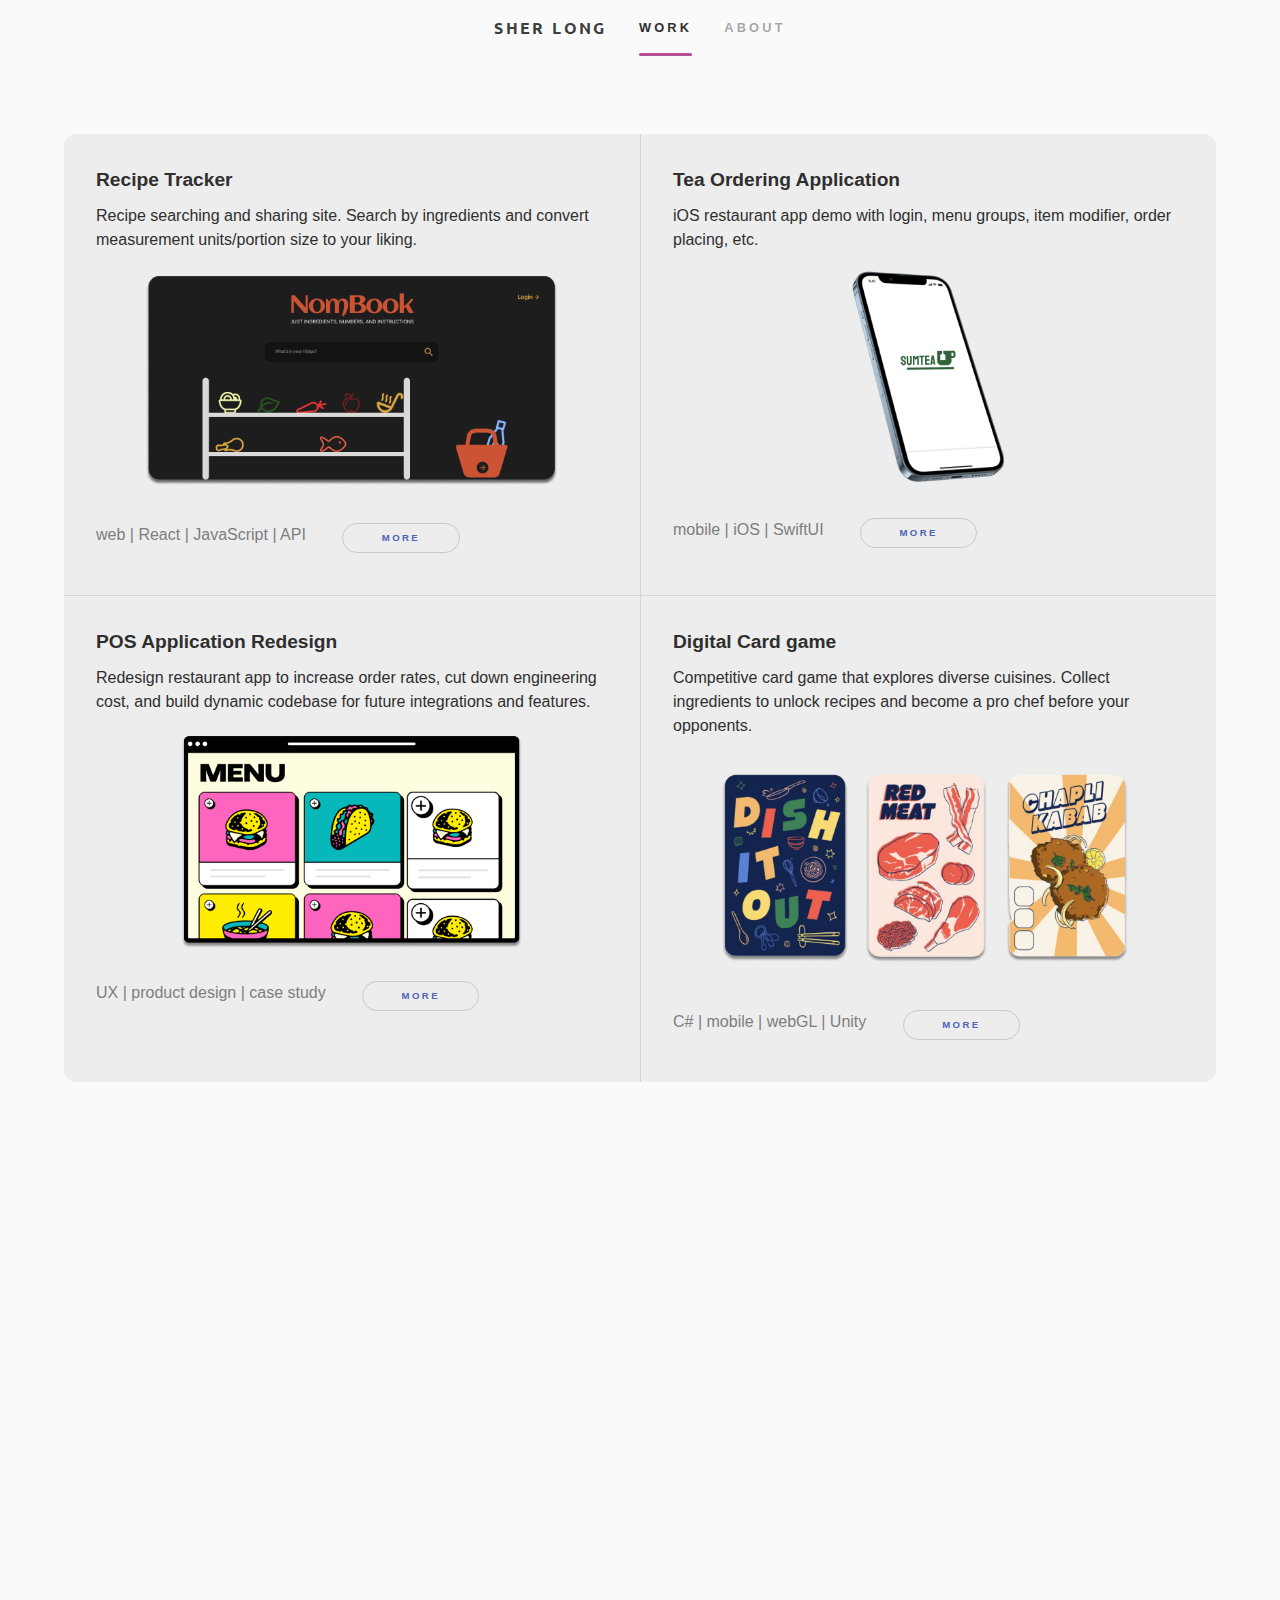
==== commit d17b303c: "fill up content a bit" ====
--- a/index.html
+++ b/index.html
@@ -1,9 +1,4 @@
 <!DOCTYPE HTML>
-<!--
-	Hyperspace by HTML5 UP
-	html5up.net | @ajlkn
-	Free for personal and commercial use under the CCA 3.0 license (html5up.net/license)
--->
 <html>
 	<head>
 		<title>SHER LONG | Developer & Designer</title>
@@ -38,38 +33,37 @@
 								<section>
 									<h3>Recipe Tracker</h3>
 									<p>Recipe searching and sharing site. Search by ingredients and convert measurement units/portion size to your liking.</p>
-									<a href="#" class="image fit"><img src="images/nom.png" alt="" data-position="top center"/></a>
+									<a href="nombook.html" class="image fit"><img src="images/nom.png" alt="" data-position="top center"/></a>
 									<ul class="actions">
 										<li><p style="color: #7e7e7e">web | React | JavaScript | API &emsp;</p></li>
-										<li><a href="#" class="button">More</a></li>
+										<li><a href="nombook.html" class="button">More</a></li>
 									</ul>
 								</section>
 								<section>
-									<!-- <span class="icon solid major fa-desktop"></span> -->
 									<h3>Tea Ordering Application</h3>
 									<p>iOS restaurant app demo with login, menu groups, item modifier, order placing, etc.</p>
-									<a href="#" class="image fit"><img src="images/tea.png" alt="" data-position="top center"/></a>
+									<a href="sumtea.html" class="image fit"><img src="images/tea.png" alt="" data-position="top center"/></a>
 									<ul class="actions">
 										<li><p style="color: #7e7e7e">mobile | iOS | SwiftUI &emsp;</p></li>
-										<li><a href="#" class="button">More</a></li>
+										<li><a href="sumtea.html" class="button">More</a></li>
 									</ul>
 								</section>
 								<section>
 									<h3>POS Application Redesign</h3>
 									<p>Redesign restaurant app to increase order rates, cut down engineering cost, and build dynamic codebase for future integrations and features.</p>
-									<a href="#" class="image fit"><img src="images/ux.png" alt="" data-position="top center"/></a>
+									<a href="pos.html" class="image fit"><img src="images/ux.png" alt="" data-position="top center"/></a>
 									<ul class="actions">
 										<li><p style="color: #7e7e7e">UX | product design | case study &emsp;</p></li>
-										<li><a href="#" class="button">More</a></li>
+										<li><a href="pos.html" class="button">More</a></li>
 									</ul>
 								</section>
 								<section>
-									<h3>Mobile Card game</h3>
-									<p>A digital card game that explores diverse cuisines. Collect ingredients to unlock recipes and become a pro chef before your opponents.</p>
-									<a href="#" class="image fit"><img src="images/mochi.png" alt="" data-position="top center"/></a>
+									<h3>Digital Card game</h3>
+									<p>Competitive card game that explores diverse cuisines. Collect ingredients to unlock recipes and become a pro chef before your opponents.</p>
+									<a href="mochistudio.html" class="image fit"><img src="images/mochi.png" alt="" data-position="top center"/></a>
 									<ul class="actions">
 										<li><p style="color: #7e7e7e">C# | mobile | webGL | Unity &emsp;</p></li>
-										<li><a href="#" class="button">More</a></li>
+										<li><a href="mochistudio.html" class="button">More</a></li>
 									</ul>
 								</section>
 							</div>
--- a/assets/css/main.css
+++ b/assets/css/main.css
@@ -2567,7 +2567,7 @@
 		}
 
 		.image.left, .image.right {
-			max-width: 30%;
+			max-width: 40%;
 		}
 
 			.image.left img, .image.right img {
@@ -3206,12 +3206,34 @@
 			width: 75em;
 		}
 
+		.wrapper > .inner1 {
+			padding: 0em 5em 0em 5em ;
+			max-width: 100%;
+			width: 75em;
+		}
+
+		.wrapper > .inner1 > .banner1 {
+			background-color: rgba(0, 0, 0, 0.05);
+			padding: 4em;
+			border-radius: 8px;
+			width: 100%;
+			overflow: auto;
+		}
+
+		.wrapper > .inner1 > .body1 {
+			padding: 2em 4em 2em 4em;
+		}
+
 			@media screen and (max-width: 1680px) {
 
 				.wrapper > .inner {
 					padding: 4em 4em 2em 4em ;
 				}
 
+				.wrapper > .inner1 {
+					padding: 0em 4em 0em 4em ;
+				}
+
 			}
 
 			@media screen and (max-width: 1280px) {
@@ -3220,12 +3242,20 @@
 					width: 100%;
 				}
 
+				.wrapper > .inner1 {
+					width: 100%;
+				}
+
 			}
 
 			@media screen and (max-width: 736px) {
 
 				.wrapper > .inner {
 					padding: 3em 2em 1em 2em ;
+				}
+
+				.wrapper > .inner1 {
+					padding: 0em 2em 0em 2em ;
 				}
 
 			}
@@ -3365,7 +3395,7 @@
 		display: -webkit-flex;
 		display: -ms-flex;
 		display: flex;
-		background-color: #5e42a6;
+		background-color: #FAFAFA;
 		cursor: default;
 		padding: 1.75em 2em;
 	}
@@ -3385,6 +3415,25 @@
 			flex: 1;
 			text-align: right;
 		}
+
+			#header h3 {
+				color: rgba(0, 0, 0, 0.75);
+				font-family: "Ubuntu", sans-serif;
+				display: block;
+				font-size: 1em;
+				letter-spacing: 0.15em;
+				line-height: 1.75;
+				outline: 0;
+				padding: 0.85em 0;
+				position: relative;
+				text-decoration: none;
+			}
+
+			#header a {
+				border: 0;
+				outline: 0;
+				text-decoration: none;
+			}
 
 			#header > nav > ul {
 				margin: 0;
@@ -3484,6 +3533,10 @@
 		margin: 0 auto;
 	}
 
+	#header + #wrapper > .wrapper > .inner1 {
+		margin: 0 auto;
+	}
+
 /* Footer */
 
 	#sidebar + #wrapper + #footer {
@@ -3512,6 +3565,10 @@
 	}
 
 	#header + #wrapper + #footer > .inner {
+		margin: 0 auto;
+	}
+
+	#header + #wrapper + #footer > .inner1 {
 		margin: 0 auto;
 	}
 
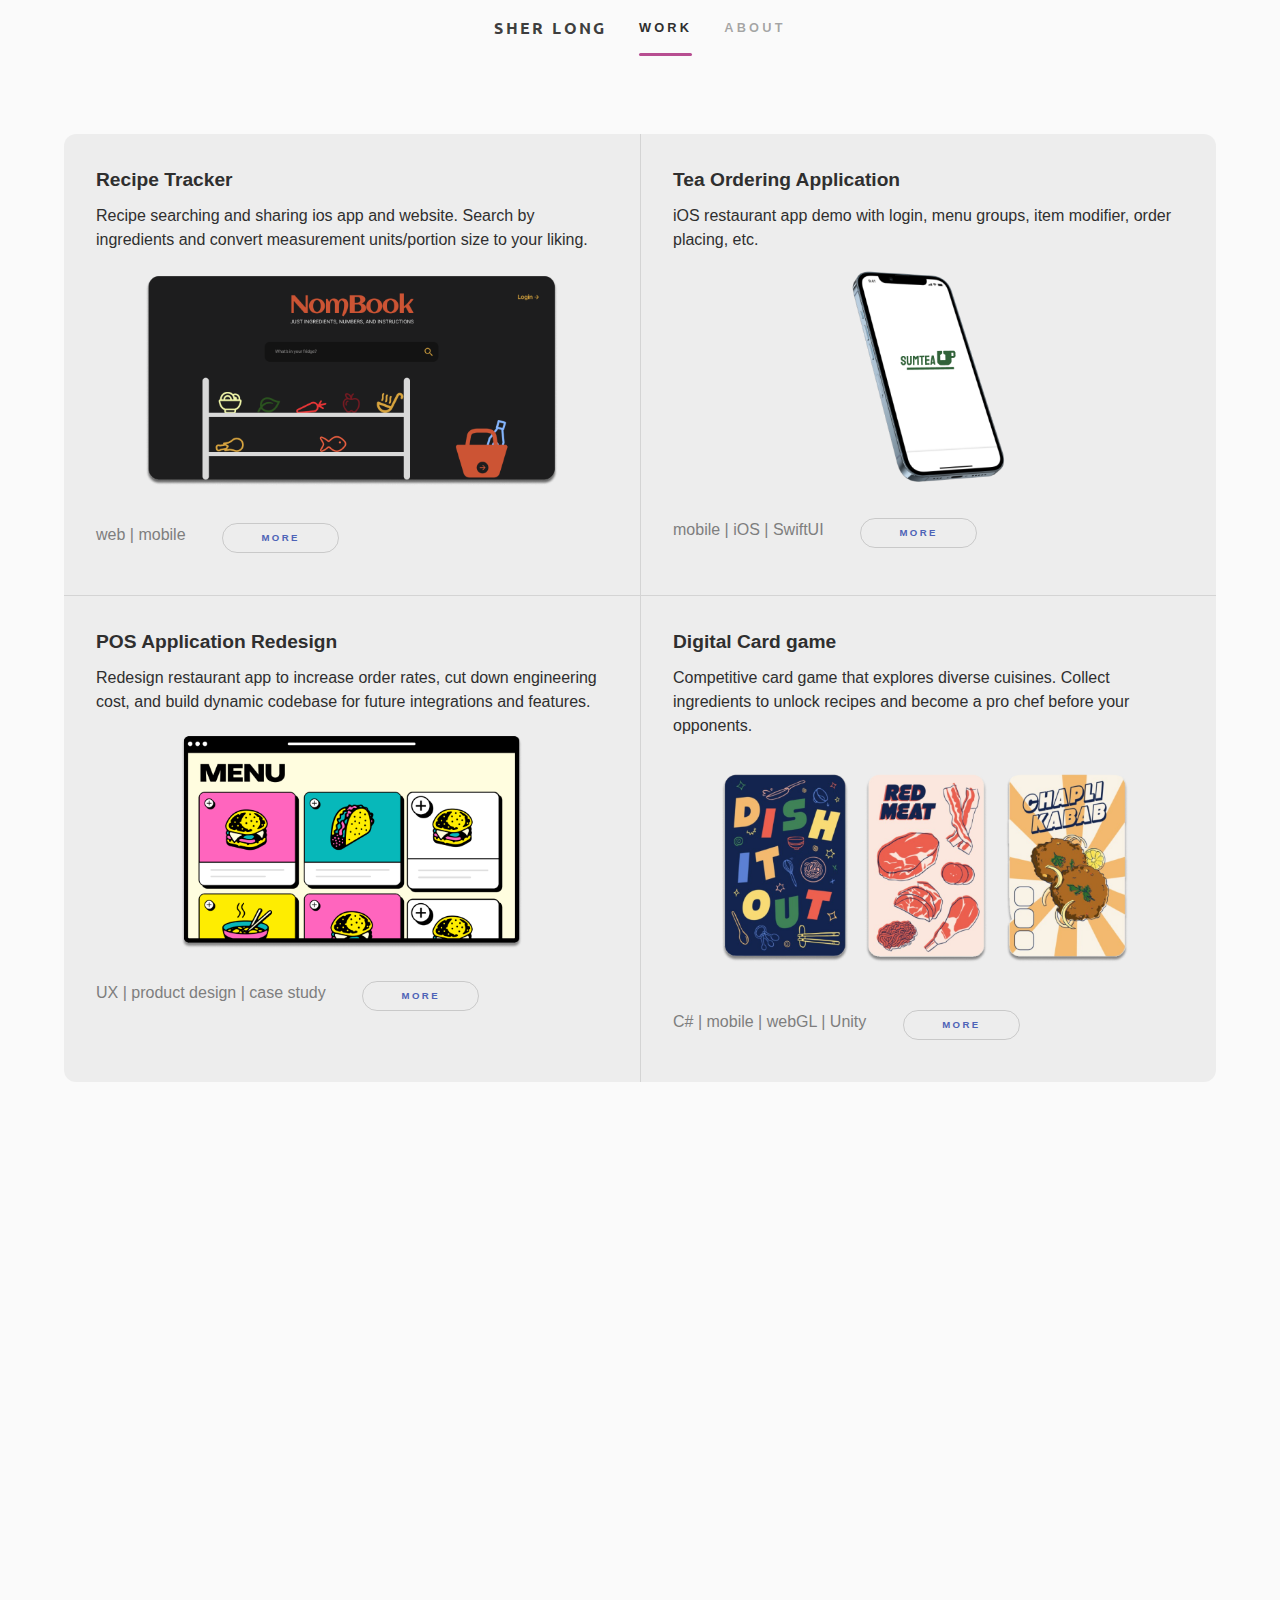
==== commit 7f4078d4: "Update index.html" ====
--- a/index.html
+++ b/index.html
@@ -32,10 +32,10 @@
 							<div class="features">
 								<section>
 									<h3>Recipe Tracker</h3>
-									<p>Recipe searching and sharing site. Search by ingredients and convert measurement units/portion size to your liking.</p>
+									<p>Recipe searching and sharing ios app and website. Search by ingredients and convert measurement units/portion size to your liking.</p>
 									<a href="nombook.html" class="image fit"><img src="images/nom.png" alt="" data-position="top center"/></a>
 									<ul class="actions">
-										<li><p style="color: #7e7e7e">web | React | JavaScript | API &emsp;</p></li>
+										<li><p style="color: #7e7e7e">web | mobile &emsp;</p></li>
 										<li><a href="nombook.html" class="button">More</a></li>
 									</ul>
 								</section>
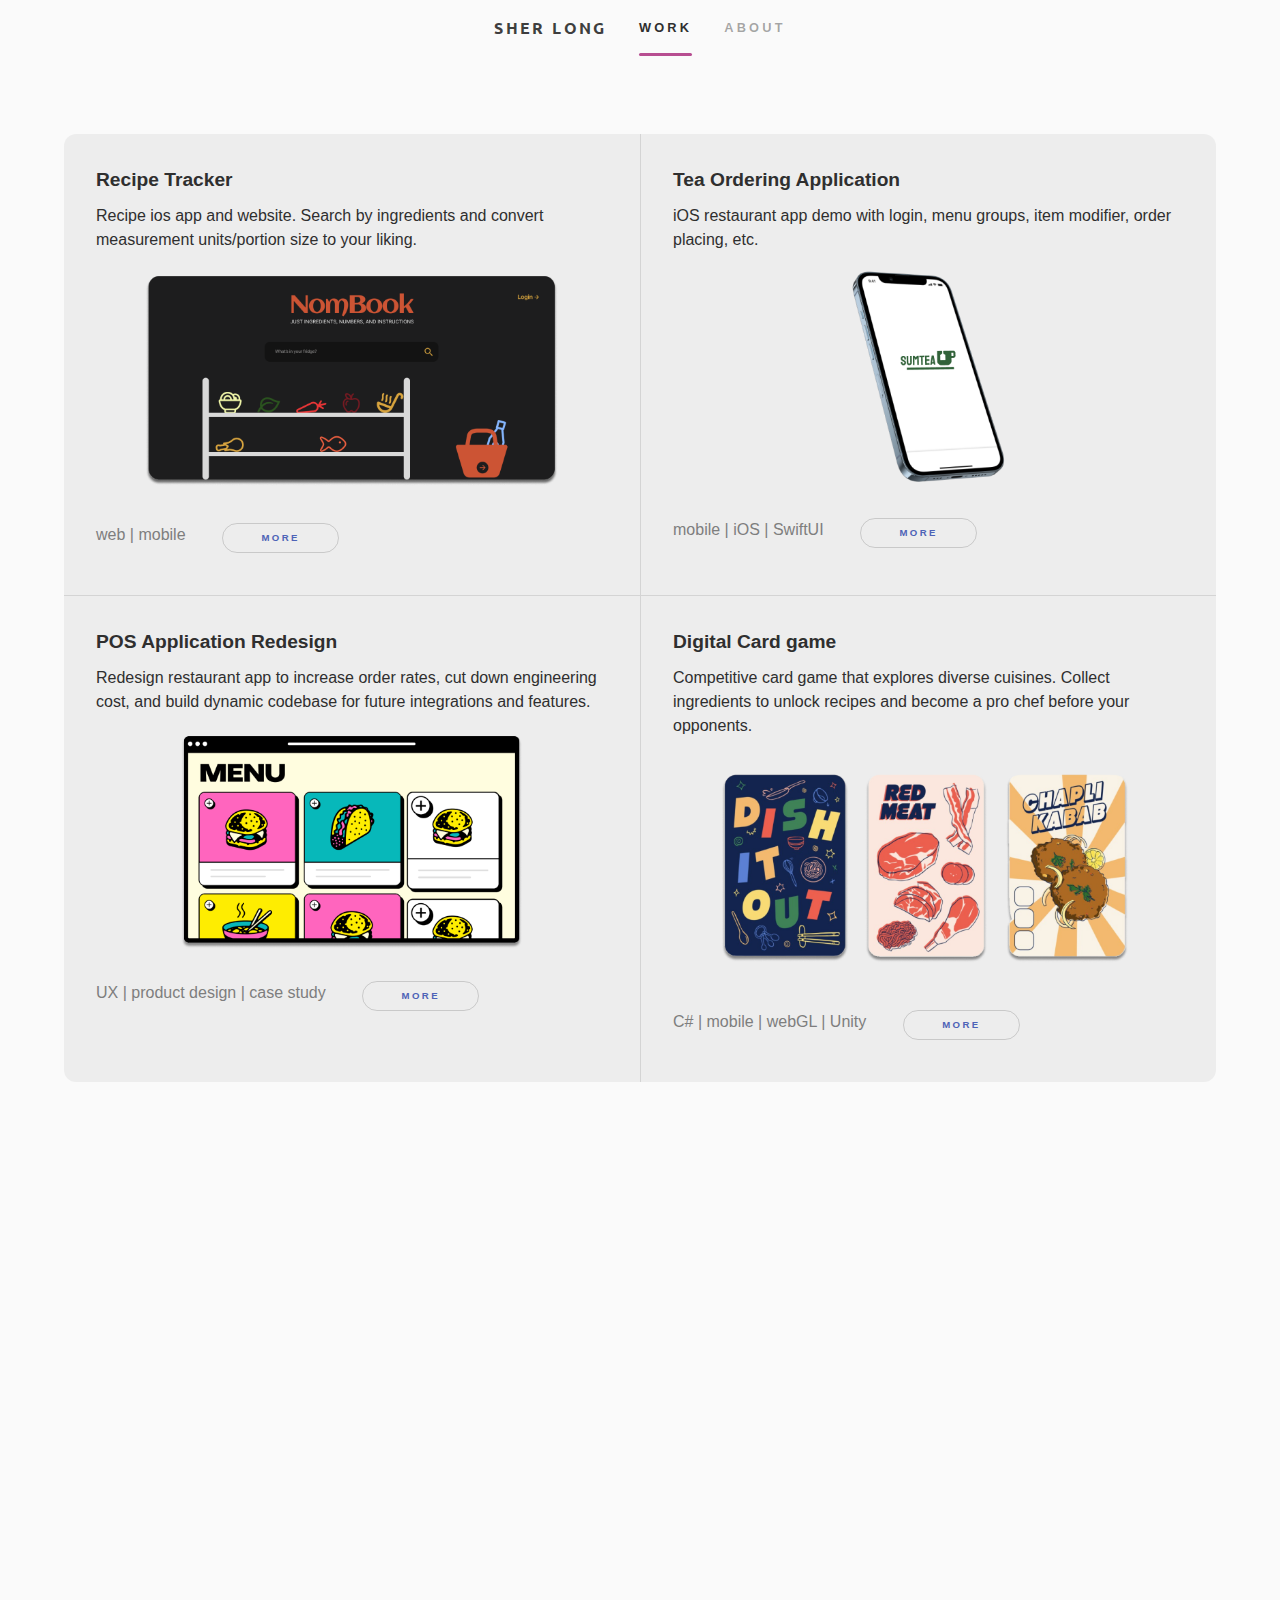
==== commit 6b2321a5: "Update index.html" ====
--- a/index.html
+++ b/index.html
@@ -32,7 +32,7 @@
 							<div class="features">
 								<section>
 									<h3>Recipe Tracker</h3>
-									<p>Recipe searching and sharing ios app and website. Search by ingredients and convert measurement units/portion size to your liking.</p>
+									<p>Recipe ios app and website. Search by ingredients and convert measurement units/portion size to your liking.</p>
 									<a href="nombook.html" class="image fit"><img src="images/nom.png" alt="" data-position="top center"/></a>
 									<ul class="actions">
 										<li><p style="color: #7e7e7e">web | mobile &emsp;</p></li>
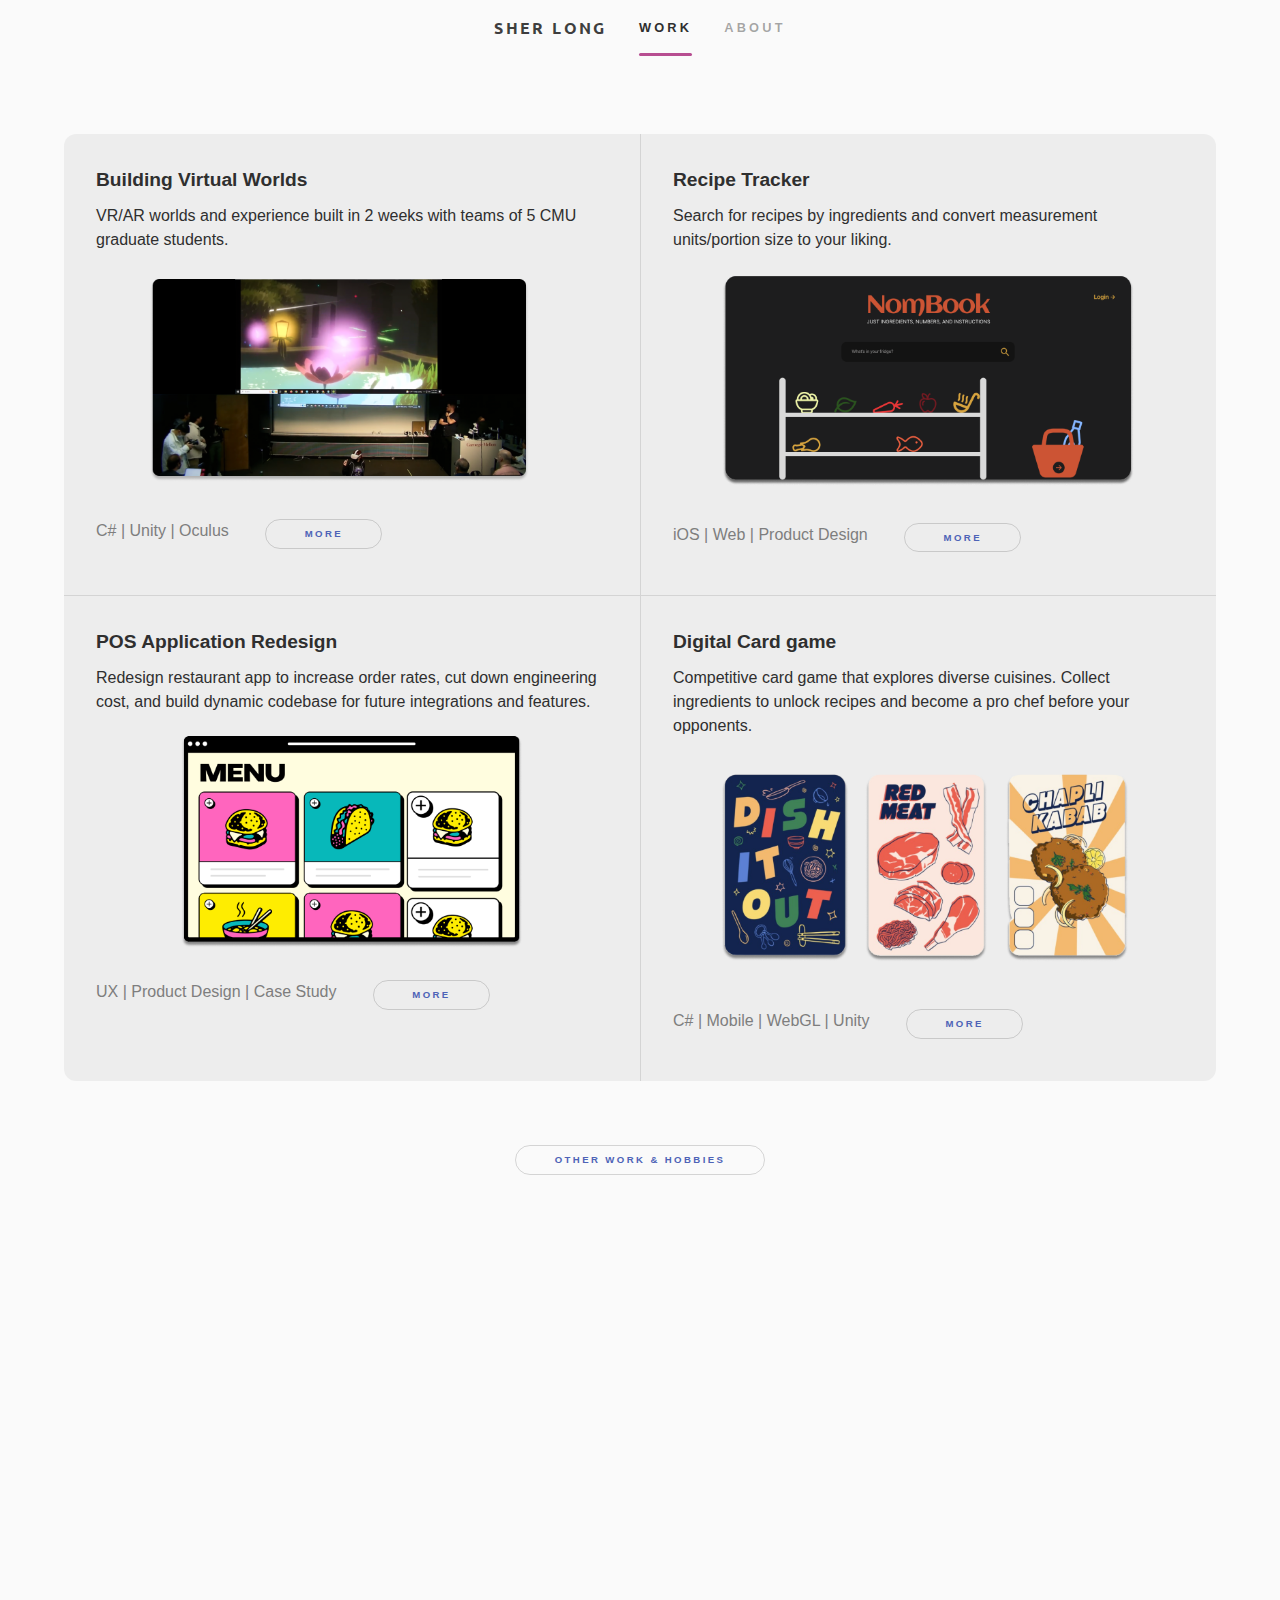
==== commit 95291d72: "new" ====
--- a/index.html
+++ b/index.html
@@ -31,21 +31,21 @@
 							<h2></h2>
 							<div class="features">
 								<section>
-									<h3>Recipe Tracker</h3>
-									<p>Recipe ios app and website. Search by ingredients and convert measurement units/portion size to your liking.</p>
-									<a href="nombook.html" class="image fit"><img src="images/nom.png" alt="" data-position="top center"/></a>
+									<h3>Building Virtual Worlds</h3>
+									<p>VR/AR worlds and experience built in 2 weeks with teams of 5 CMU graduate students.</p>
+									<a href="bvw.html" class="image fit"><img src="images/bvwCover.png" alt="" data-position="top center"/></a>
 									<ul class="actions">
-										<li><p style="color: #7e7e7e">web | mobile &emsp;</p></li>
-										<li><a href="nombook.html" class="button">More</a></li>
+										<li><p style="color: #7e7e7e">C# | Unity | Oculus &emsp;</p></li>
+										<li><a href="bvw.html" class="button">More</a></li>
 									</ul>
 								</section>
 								<section>
-									<h3>Tea Ordering Application</h3>
-									<p>iOS restaurant app demo with login, menu groups, item modifier, order placing, etc.</p>
-									<a href="sumtea.html" class="image fit"><img src="images/tea.png" alt="" data-position="top center"/></a>
+									<h3>Recipe Tracker</h3>
+									<p>Search for recipes by ingredients and convert measurement units/portion size to your liking.</p>
+									<a href="nombook.html" class="image fit"><img src="images/nom.png" alt="" data-position="top center"/></a>
 									<ul class="actions">
-										<li><p style="color: #7e7e7e">mobile | iOS | SwiftUI &emsp;</p></li>
-										<li><a href="sumtea.html" class="button">More</a></li>
+										<li><p style="color: #7e7e7e">iOS | Web | Product Design &emsp;</p></li>
+										<li><a href="nombook.html" class="button">More</a></li>
 									</ul>
 								</section>
 								<section>
@@ -53,7 +53,7 @@
 									<p>Redesign restaurant app to increase order rates, cut down engineering cost, and build dynamic codebase for future integrations and features.</p>
 									<a href="pos.html" class="image fit"><img src="images/ux.png" alt="" data-position="top center"/></a>
 									<ul class="actions">
-										<li><p style="color: #7e7e7e">UX | product design | case study &emsp;</p></li>
+										<li><p style="color: #7e7e7e">UX | Product Design | Case Study &emsp;</p></li>
 										<li><a href="pos.html" class="button">More</a></li>
 									</ul>
 								</section>
@@ -62,21 +62,22 @@
 									<p>Competitive card game that explores diverse cuisines. Collect ingredients to unlock recipes and become a pro chef before your opponents.</p>
 									<a href="mochistudio.html" class="image fit"><img src="images/mochi.png" alt="" data-position="top center"/></a>
 									<ul class="actions">
-										<li><p style="color: #7e7e7e">C# | mobile | webGL | Unity &emsp;</p></li>
+										<li><p style="color: #7e7e7e">C# | Mobile | WebGL | Unity &emsp;</p></li>
 										<li><a href="mochistudio.html" class="button">More</a></li>
 									</ul>
 								</section>
 							</div>
 						</div>
+						<center><a href="other.html" class="button">Other Work & Hobbies</a></center>
 					</section>
 
 				<!-- Three -->
 					<section id="three" class="wrapper style1 fade-up">
 						<div class="inner">
-							<p><b>Sheryl Long</b> is an iOS developer, web developer, and product designer.</p>
-							<p>Coming from a design background, she is passionate about improving accessibility, brand identity, and dynamic in software development.
-								She has been involved in a variety of projects during her undergraduate studies such as UX research, data analysis, apps, websites, and digital installations as 3D modeler or programmer.
-								She plans on continuing her studies in graduate school then pursue a career in software.
+							<p><b>Sheryl Long</b> is an iOS and game developer.</p>
+							<p>Coming from an information science background, she is passionate about improving accessibility, brand identity, and team dynamic in software development.
+								She has been involved in a variety of multidisciplinary team projects during her undergraduate studies such as UX research, data analysis, apps, websites, and game development as programmer or producer.
+								She plans on continuing her studies in graduate school then pursue a career in fintech or media & entertainment industry.
 							</p>
 							<div class="split style1">
 								<section>
@@ -135,7 +136,7 @@
 										</li>
 										<li>
 											<h3>Email</h3>
-											<a href="mailto:csheryllong@gmail.com" style="color: #7e7e7e">csheryllong@gmail.com</a>
+											<a href="mailto:sclong@andrew.cmu.edu" style="color: #7e7e7e">sclong@andrew.cmu.edu</a>
 										</li>
 										<li>
 											<h3>Social</h3>
--- a/assets/css/main.css
+++ b/assets/css/main.css
@@ -524,6 +524,7 @@
 
 			.row.gtr-uniform {
 				margin-top: -1.5em;
+				max-width: 60% !important;
 			}
 
 				.row.gtr-uniform > * {
@@ -1257,6 +1258,7 @@
 
 					.row.gtr-uniform {
 						margin-top: -1.5em;
+						max-width: 100% !important;
 					}
 
 						.row.gtr-uniform > * {
@@ -1557,6 +1559,10 @@
 					box-sizing: border-box;
 				}
 
+				.row.gtr-unifom {
+					max-width: 100% !important;
+				}
+
 				.row.gtr-uniform > * > :last-child {
 					margin-bottom: 0;
 				}
@@ -1747,6 +1753,7 @@
 
 					.row.gtr-uniform {
 						margin-top: -1.5em;
+						max-width: 100% !important;
 					}
 
 						.row.gtr-uniform > * {
